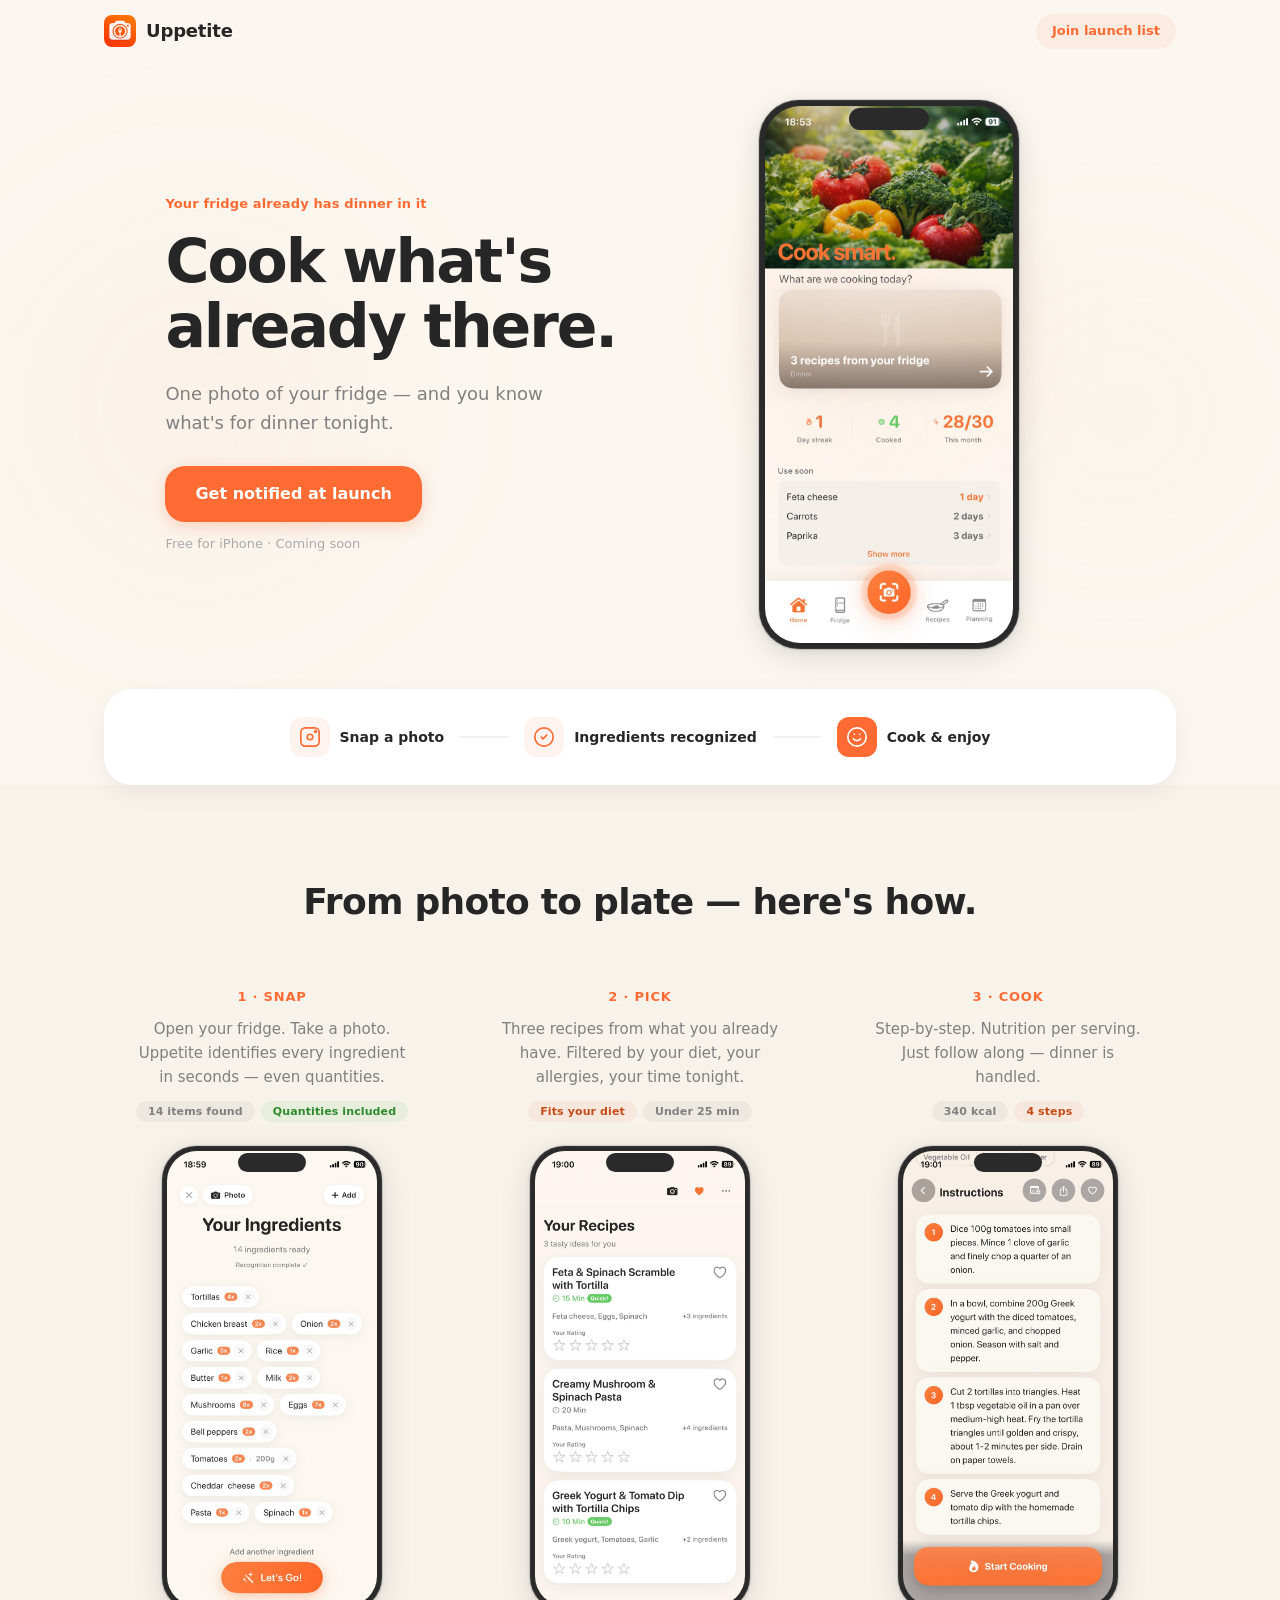
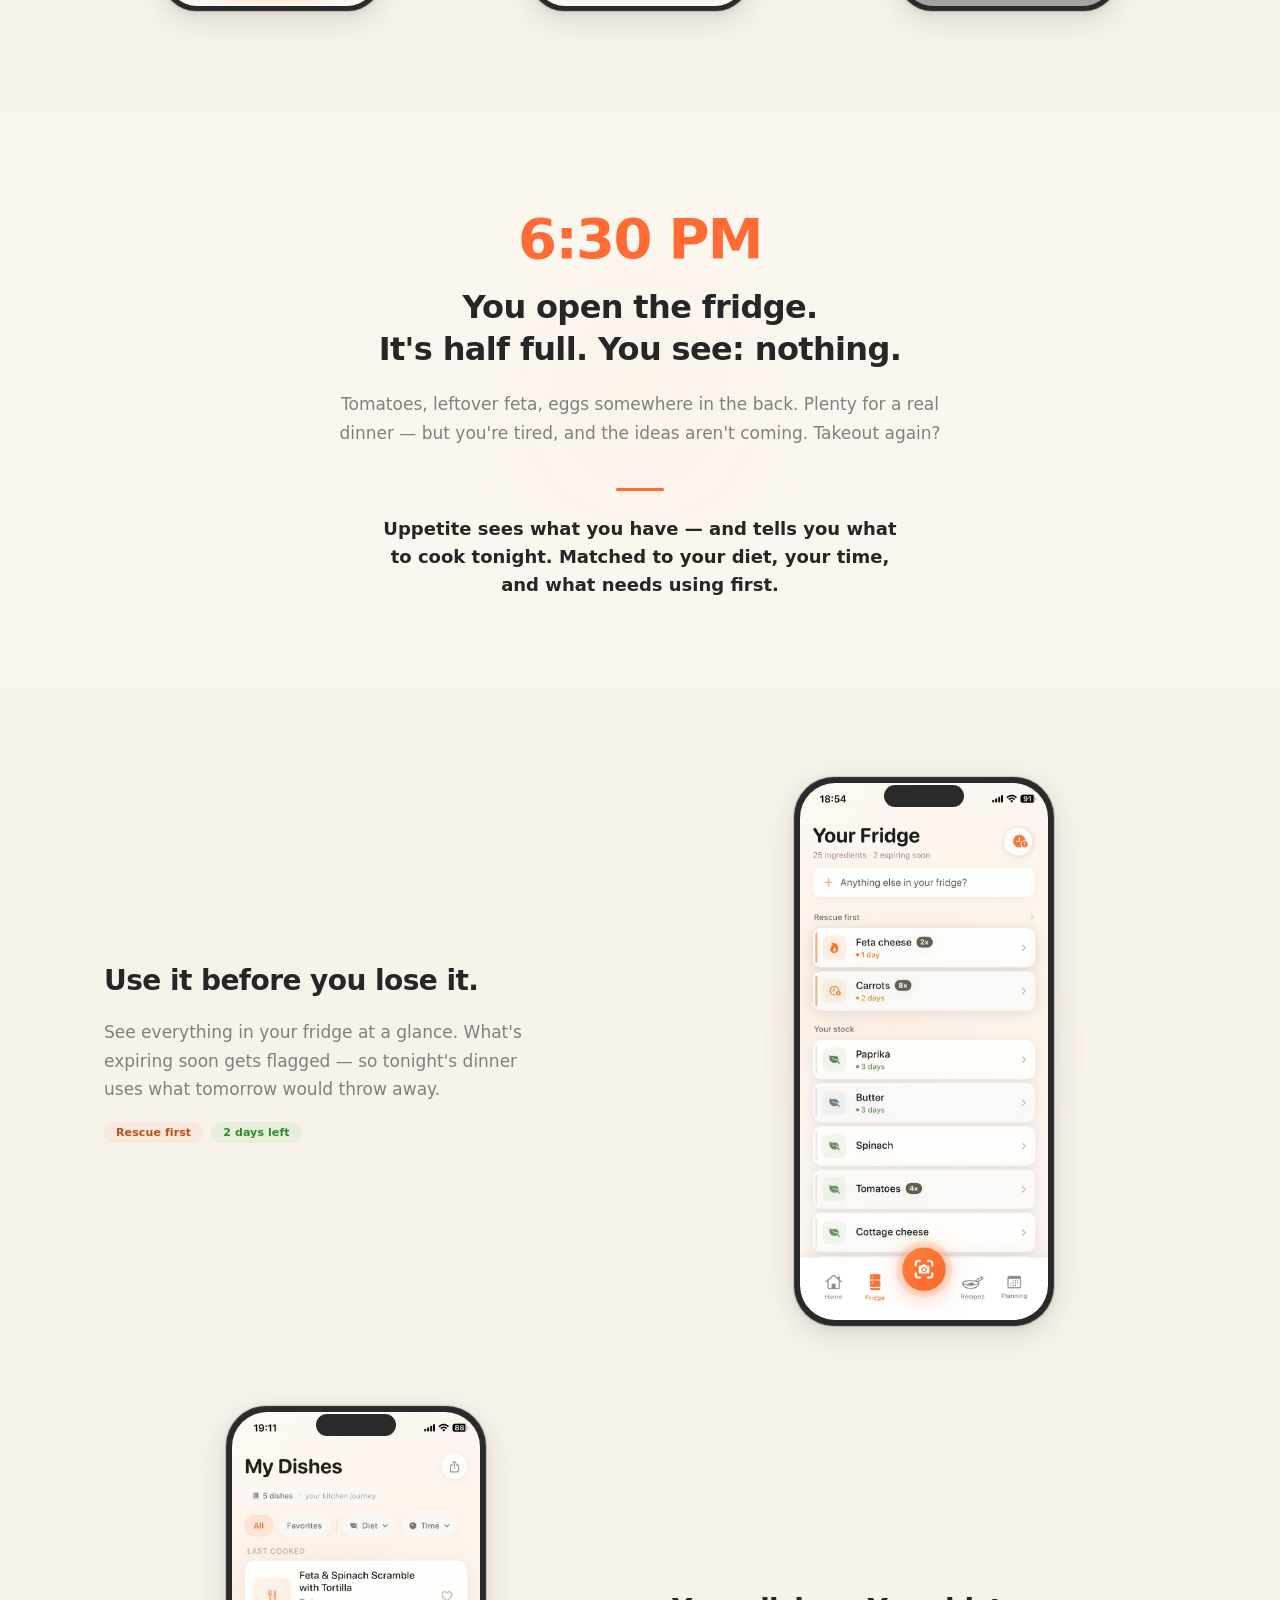
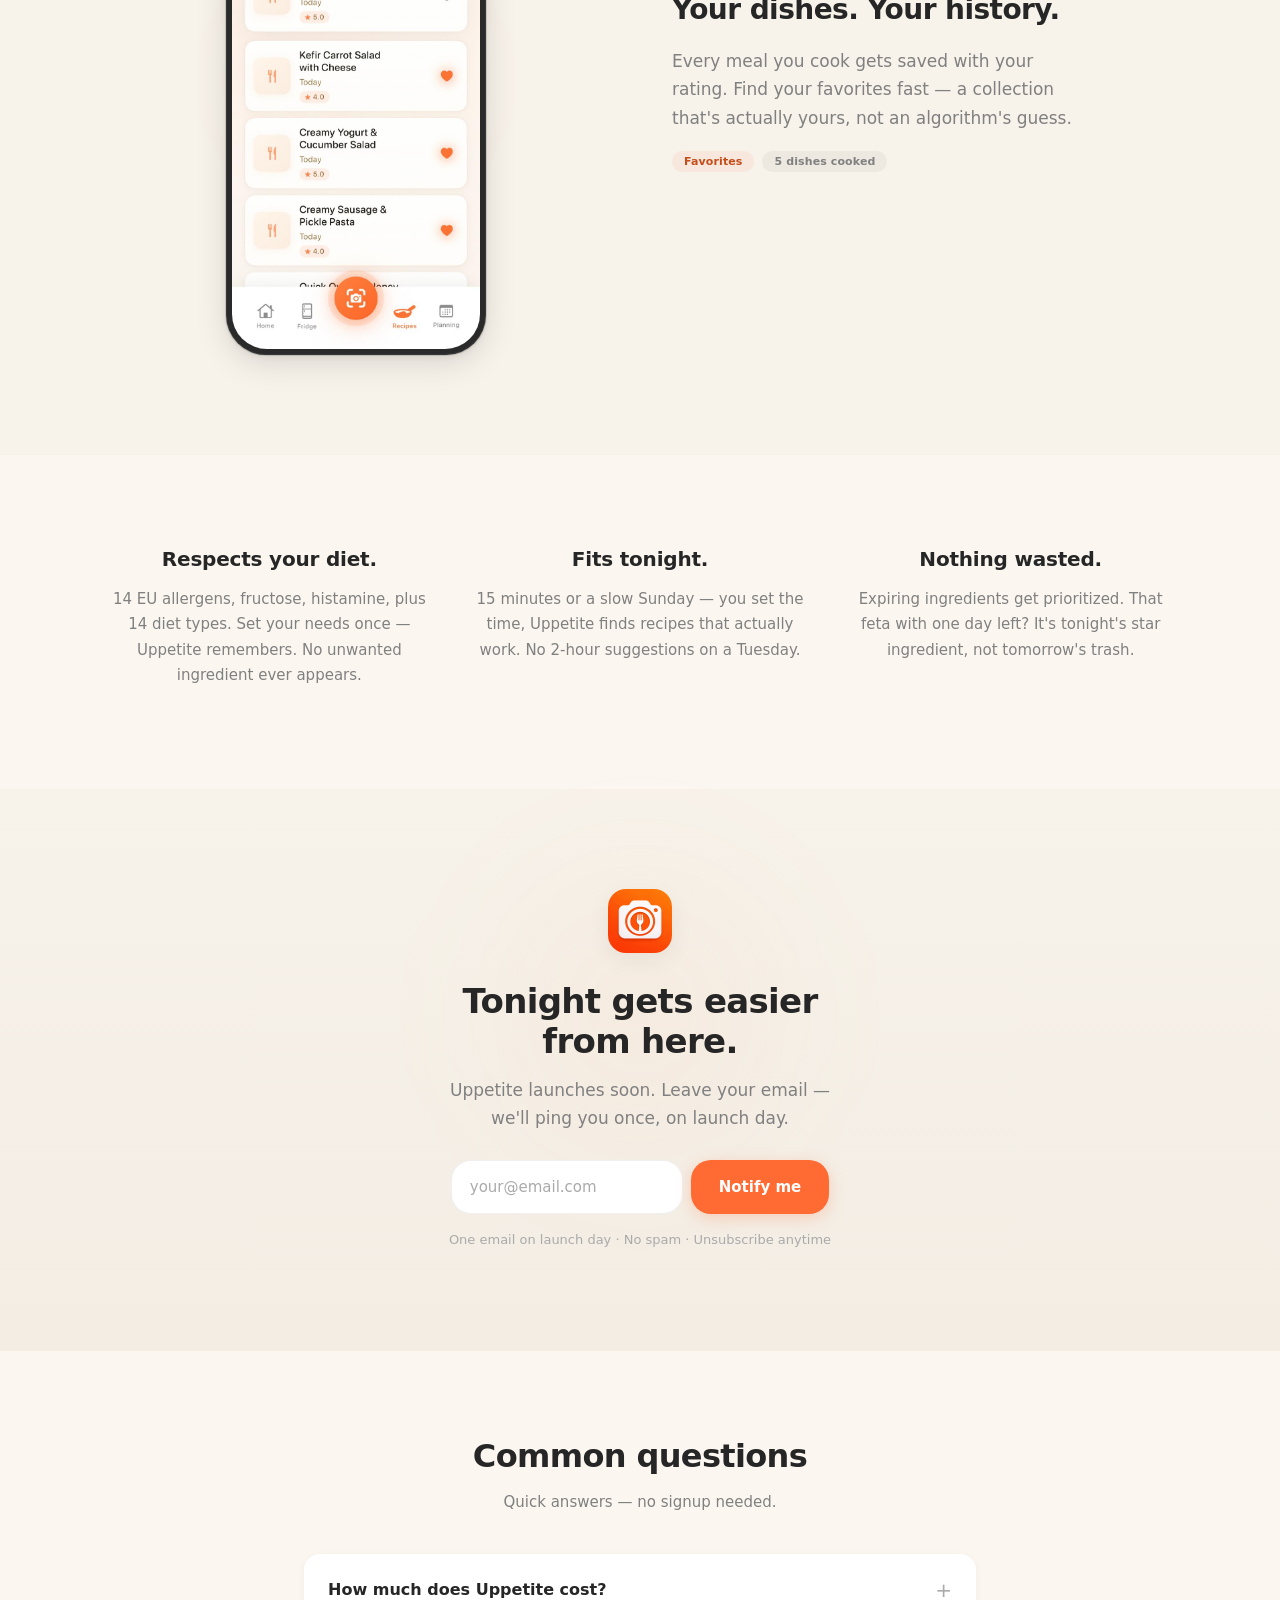
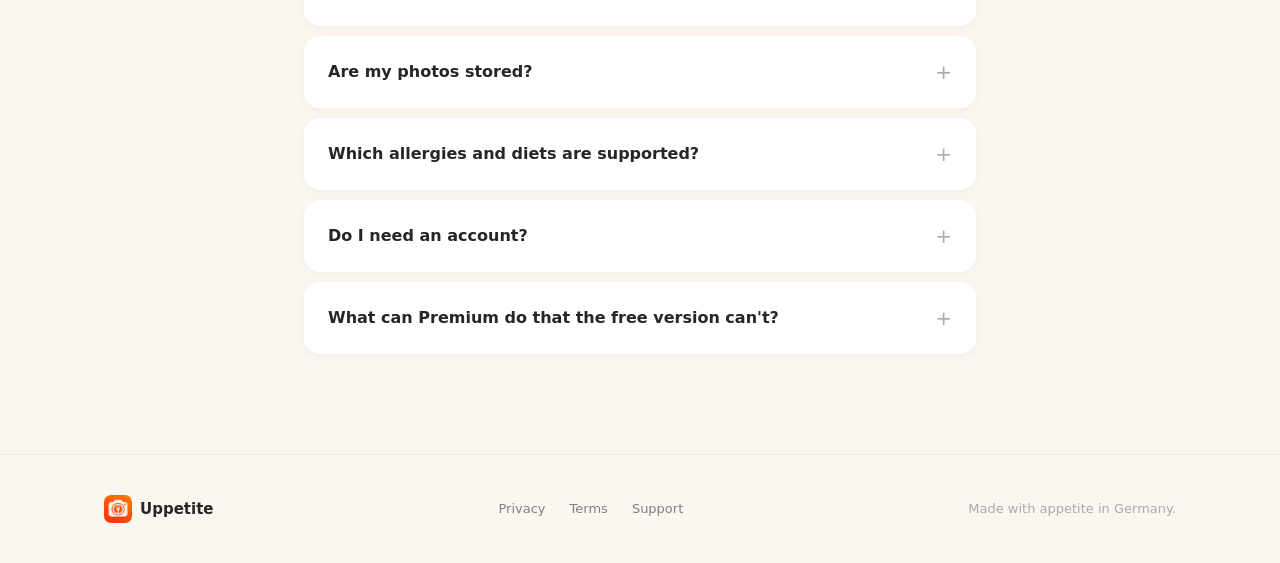
==== index.html @ 93098eb5 "Uppetite Landing Page — Waitlist with Supabase backend Co-Authored-By: Claude Opus 4.6 <noreply@anth" ====
<!DOCTYPE html>
<html lang="en">
<head>
  <meta charset="UTF-8">
  <meta name="viewport" content="width=device-width, initial-scale=1.0">
  <title>Uppetite — Cook what's already there</title>
  <meta name="description" content="Snap a photo of your fridge and get recipes that match your ingredients, your time, and your dietary needs. Coming soon to the App Store.">
  <meta property="og:title" content="Uppetite — Cook what's already there">
  <meta property="og:description" content="One photo of your fridge — and you know what's for dinner tonight.">
  <meta property="og:type" content="website">
  <meta property="og:image" content="assets/icon.png">
  <meta name="theme-color" content="#FBF7F0">
  <meta name="apple-mobile-web-app-capable" content="yes">
  <link rel="icon" type="image/png" href="assets/icon.png">
  <link rel="apple-touch-icon" href="assets/icon.png">
  <link rel="stylesheet" href="css/style.css">
</head>
<body>

  <!-- NAV -->
  <nav class="nav" id="nav">
    <div class="nav-inner container">
      <a href="#" class="nav-logo">
        <img src="assets/icon.png" alt="" class="nav-icon" width="32" height="32">
        <span class="nav-wordmark">Uppetite</span>
      </a>
      <a href="#waitlist" class="nav-cta">Join launch list</a>
    </div>
  </nav>

  <!-- HERO -->
  <section class="hero">
    <div class="container hero-split">
      <div class="hero-text">
        <p class="hero-eyebrow reveal-hero">Your fridge already has dinner in it</p>
        <h1 class="hero-title reveal-hero">Cook what's<br>already there.</h1>
        <p class="hero-sub reveal-hero">One photo of your fridge — and you know what's for dinner tonight.</p>
        <a href="#waitlist" class="btn btn-primary hero-cta reveal-hero">Get notified at launch</a>
        <p class="hero-note reveal-hero">Free for iPhone · Coming soon</p>
      </div>
      <div class="hero-visual reveal-phone">
        <div class="iphone iphone-hero">
          <div class="iphone-notch"></div>
          <img src="assets/screens/home.jpeg" alt="Uppetite home screen" class="iphone-screen">
        </div>
        <div class="phone-glow"></div>
      </div>
    </div>
  </section>

  <!-- FLOW -->
  <section class="flow">
    <div class="container">
      <div class="flow-strip reveal">
        <div class="flow-step">
          <div class="flow-icon">
            <svg width="22" height="22" viewBox="0 0 24 24" fill="none" stroke="currentColor" stroke-width="1.8" stroke-linecap="round" stroke-linejoin="round"><rect x="2" y="2" width="20" height="20" rx="5"/><circle cx="12" cy="12" r="3"/><circle cx="18" cy="6" r="1"/></svg>
          </div>
          <span>Snap a photo</span>
        </div>
        <div class="flow-line"></div>
        <div class="flow-step">
          <div class="flow-icon">
            <svg width="22" height="22" viewBox="0 0 24 24" fill="none" stroke="currentColor" stroke-width="1.8" stroke-linecap="round" stroke-linejoin="round"><path d="M9 12l2 2 4-4"/><circle cx="12" cy="12" r="10"/></svg>
          </div>
          <span>Ingredients recognized</span>
        </div>
        <div class="flow-line"></div>
        <div class="flow-step">
          <div class="flow-icon flow-icon-active">
            <svg width="22" height="22" viewBox="0 0 24 24" fill="none" stroke="currentColor" stroke-width="1.8" stroke-linecap="round" stroke-linejoin="round"><path d="M12 2C6.48 2 2 6.48 2 12s4.48 10 10 10 10-4.48 10-10S17.52 2 12 2z"/><path d="M8 14s1.5 2 4 2 4-2 4-2"/><line x1="9" y1="9" x2="9.01" y2="9"/><line x1="15" y1="9" x2="15.01" y2="9"/></svg>
          </div>
          <span>Cook &amp; enjoy</span>
        </div>
      </div>
    </div>
  </section>

  <!-- HOW IT WORKS — three phones -->
  <section class="section screens">
    <div class="container">
      <h2 class="screens-title reveal">From photo to plate — here's how.</h2>
      <div class="screens-grid">
        <div class="screen-card reveal">
          <div class="screen-card-label">1 · Snap</div>
          <p class="screen-card-text">Open your fridge. Take a photo. Uppetite identifies every ingredient in seconds — even quantities.</p>
          <div class="screen-card-chips">
            <span class="chip">14 items found</span>
            <span class="chip chip-green">Quantities included</span>
          </div>
          <div class="iphone iphone-sm">
            <div class="iphone-notch"></div>
            <img src="assets/screens/ingredients.jpeg" alt="Ingredient recognition screen" class="iphone-screen">
          </div>
        </div>
        <div class="screen-card reveal">
          <div class="screen-card-label">2 · Pick</div>
          <p class="screen-card-text">Three recipes from what you already have. Filtered by your diet, your allergies, your time tonight.</p>
          <div class="screen-card-chips">
            <span class="chip chip-orange">Fits your diet</span>
            <span class="chip">Under 25 min</span>
          </div>
          <div class="iphone iphone-sm">
            <div class="iphone-notch"></div>
            <img src="assets/screens/recipes.jpeg" alt="Recipe suggestions screen" class="iphone-screen">
          </div>
        </div>
        <div class="screen-card reveal">
          <div class="screen-card-label">3 · Cook</div>
          <p class="screen-card-text">Step-by-step. Nutrition per serving. Just follow along — dinner is handled.</p>
          <div class="screen-card-chips">
            <span class="chip">340 kcal</span>
            <span class="chip chip-orange">4 steps</span>
          </div>
          <div class="iphone iphone-sm">
            <div class="iphone-notch"></div>
            <img src="assets/screens/steps.jpeg" alt="Cooking instructions screen" class="iphone-screen">
          </div>
        </div>
      </div>
    </div>
  </section>

  <!-- EVENING — emotional anchor -->
  <section class="section evening">
    <div class="container evening-container">
      <div class="evening-content reveal">
        <p class="evening-time">6:30 PM</p>
        <h2 class="evening-headline">You open the fridge.<br>It's half full. You see: nothing.</h2>
        <p class="evening-body">Tomatoes, leftover feta, eggs somewhere in the back. Plenty for a real dinner — but you're tired, and the ideas aren't coming. Takeout again?</p>
        <div class="evening-shift">
          <div class="evening-shift-line"></div>
          <p class="evening-shift-text">Uppetite sees what you have — and tells you what to cook tonight. Matched to your diet, your time, and what needs using first.</p>
        </div>
      </div>
    </div>
  </section>

  <!-- FEATURES — two-up with real screenshots -->
  <section class="section features">
    <div class="container">
      <div class="feature-row reveal">
        <div class="feature-text">
          <h3 class="feature-title">Use it before you lose it.</h3>
          <p class="feature-desc">See everything in your fridge at a glance. What's expiring soon gets flagged — so tonight's dinner uses what tomorrow would throw away.</p>
          <div class="feature-chips">
            <span class="chip chip-orange">Rescue first</span>
            <span class="chip chip-green">2 days left</span>
          </div>
        </div>
        <div class="feature-phone">
          <div class="iphone iphone-md">
            <div class="iphone-notch"></div>
            <img src="assets/screens/fridge.jpeg" alt="Fridge tracking screen" class="iphone-screen">
          </div>
        </div>
      </div>
      <div class="feature-row feature-row-reverse reveal">
        <div class="feature-text">
          <h3 class="feature-title">Your dishes. Your history.</h3>
          <p class="feature-desc">Every meal you cook gets saved with your rating. Find your favorites fast — a collection that's actually yours, not an algorithm's guess.</p>
          <div class="feature-chips">
            <span class="chip chip-orange">Favorites</span>
            <span class="chip">5 dishes cooked</span>
          </div>
        </div>
        <div class="feature-phone">
          <div class="iphone iphone-md">
            <div class="iphone-notch"></div>
            <img src="assets/screens/dishes.jpeg" alt="My dishes screen" class="iphone-screen">
          </div>
        </div>
      </div>
    </div>
  </section>

  <!-- VALUES — three pillars -->
  <section class="section values">
    <div class="container">
      <div class="values-grid">
        <div class="value reveal">
          <h3 class="value-title">Respects your diet.</h3>
          <p class="value-text">14 EU allergens, fructose, histamine, plus 14 diet types. Set your needs once — Uppetite remembers. No unwanted ingredient ever appears.</p>
        </div>
        <div class="value reveal">
          <h3 class="value-title">Fits tonight.</h3>
          <p class="value-text">15 minutes or a slow Sunday — you set the time, Uppetite finds recipes that actually work. No 2-hour suggestions on a Tuesday.</p>
        </div>
        <div class="value reveal">
          <h3 class="value-title">Nothing wasted.</h3>
          <p class="value-text">Expiring ingredients get prioritized. That feta with one day left? It's tonight's star ingredient, not tomorrow's trash.</p>
        </div>
      </div>
    </div>
  </section>

  <!-- CTA -->
  <section class="section cta" id="waitlist">
    <div class="container container-narrow">
      <div class="cta-inner">
        <img src="assets/icon.png" alt="Uppetite" class="cta-icon" width="64" height="64">
        <h2 class="cta-title">Tonight gets easier<br>from here.</h2>
        <p class="cta-sub">Uppetite launches soon. Leave your email —<br>we'll ping you once, on launch day.</p>
        <form class="cta-form" id="cta-form">
          <div class="input-group">
            <input type="email" placeholder="your@email.com" required aria-label="Email address">
            <button type="submit" class="btn btn-primary">Notify me</button>
          </div>
        </form>
        <div class="cta-success" id="cta-success" hidden>
          <svg width="22" height="22" viewBox="0 0 24 24" fill="none" stroke="var(--green)" stroke-width="2.5" stroke-linecap="round" stroke-linejoin="round"><path d="M20 6L9 17l-5-5"/></svg>
          <span>You're in. We'll let you know on launch day.</span>
        </div>
        <p class="cta-trust">One email on launch day · No spam · Unsubscribe anytime</p>
      </div>
    </div>
  </section>

  <!-- FAQ -->
  <section class="section faq" id="faq">
    <div class="container container-narrow">
      <h2 class="faq-title">Common questions</h2>
      <p class="faq-subtitle">Quick answers — no signup needed.</p>
      <div class="faq-list">
        <details class="faq-item">
          <summary>How much does Uppetite cost?</summary>
          <p>Core features are free — ingredient recognition, recipes, and cook mode. Premium starts at $4.99/month with nutrition info, meal planner, shopping list, and more. 7-day free trial, no credit card required.</p>
        </details>
        <details class="faq-item">
          <summary>Are my photos stored?</summary>
          <p>No. Photos are only used for recognition and immediately discarded. Nothing is stored on our servers.</p>
        </details>
        <details class="faq-item">
          <summary>Which allergies and diets are supported?</summary>
          <p>All 14 major EU allergens plus fructose and histamine. 14 diet types — vegan, keto, low carb, FODMAP, paleo, and more. Plus personal blacklists for individual ingredients.</p>
        </details>
        <details class="faq-item">
          <summary>Do I need an account?</summary>
          <p>No. The app works without registration. "Sign in with Apple" is only needed for Premium — one tap, done.</p>
        </details>
        <details class="faq-item">
          <summary>What can Premium do that the free version can't?</summary>
          <p>Nutrition per recipe, weekly meal planner, automatic shopping list, up to 3 photos per scan, recipe images, and unlimited favorites. But the free version is enough to cook every night.</p>
        </details>
      </div>
    </div>
  </section>

  <!-- FOOTER -->
  <footer class="footer">
    <div class="container">
      <div class="footer-inner">
        <div class="footer-brand">
          <img src="assets/icon.png" alt="" width="28" height="28">
          <span>Uppetite</span>
        </div>
        <div class="footer-links">
          <a href="legal/privacy_en.html">Privacy</a>
          <a href="legal/terms_en.html">Terms</a>
          <a href="legal/support_en.html">Support</a>
        </div>
        <p class="footer-note">Made with appetite in Germany.</p>
      </div>
    </div>
  </footer>

  <script src="js/main.js"></script>
</body>
</html>
---- css/style.css ----
/* ============================================================
   UPPETITE LANDING PAGE — DESIGN SYSTEM v3.1
   Brand soul refinement pass
   ============================================================ */

/* --- Tokens --- */
:root {
  --orange: #FF6B33;
  --orange-light: rgba(255, 107, 51, 0.08);
  --orange-glow: rgba(255, 107, 51, 0.18);
  --green: #66CC66;
  --green-light: rgba(102, 204, 102, 0.10);
  --bg: #FBF7F0;
  --bg-tinted: #F7F2EA;
  --bg-deep: #F3EDE4;
  --surface: #FFFFFF;
  --text: #262626;
  --text-secondary: #808080;
  --text-tertiary: #AAAAAA;
  --border: rgba(0, 0, 0, 0.06);

  --radius-sm: 8px;
  --radius-md: 16px;
  --radius-chip: 20px;
  --radius-card: 28px;

  --shadow-card: 0 7px 24px rgba(0, 0, 0, 0.06);
  --shadow-elevated: 0 12px 40px rgba(0, 0, 0, 0.10);
  --shadow-soft: 0 2px 8px rgba(0, 0, 0, 0.04);

  --font: -apple-system, BlinkMacSystemFont, 'SF Pro Display', 'Segoe UI', system-ui, Roboto, 'Helvetica Neue', sans-serif;
  --container: 1120px;
  --container-narrow: 720px;
}

/* --- Reset --- */
*, *::before, *::after { box-sizing: border-box; margin: 0; padding: 0; }
html { scroll-behavior: smooth; -webkit-text-size-adjust: 100%; }
body {
  font-family: var(--font);
  background: var(--bg);
  color: var(--text);
  line-height: 1.6;
  -webkit-font-smoothing: antialiased;
  -moz-osx-font-smoothing: grayscale;
  overflow-x: hidden;
}
img { display: block; max-width: 100%; height: auto; }
a { color: inherit; text-decoration: none; }
button, input { font: inherit; border: none; outline: none; }

/* --- Layout --- */
.container { max-width: var(--container); margin: 0 auto; padding: 0 24px; }
.container-narrow { max-width: var(--container-narrow); }
.section { padding: 100px 0; }

/* --- Buttons --- */
.btn {
  display: inline-flex;
  align-items: center;
  justify-content: center;
  gap: 6px;
  font-weight: 600;
  font-size: 0.9375rem;
  border-radius: var(--radius-chip);
  cursor: pointer;
  transition: transform 0.2s ease, box-shadow 0.2s ease, background 0.2s ease;
  white-space: nowrap;
}
.btn:active { transform: scale(0.97); }
.btn-primary {
  background: var(--orange);
  color: #fff;
  padding: 14px 28px;
  box-shadow: 0 4px 16px rgba(255, 107, 51, 0.25);
}
.btn-primary:hover {
  background: #E85E2B;
  box-shadow: 0 6px 24px rgba(255, 107, 51, 0.35);
}

/* --- Input Group --- */
.input-group {
  display: flex;
  gap: 8px;
  max-width: 440px;
}
.input-group input {
  flex: 1;
  padding: 14px 18px;
  border-radius: var(--radius-chip);
  background: var(--surface);
  border: 1.5px solid var(--border);
  font-size: 0.9375rem;
  color: var(--text);
  transition: border-color 0.2s ease, box-shadow 0.2s ease;
  min-width: 0;
}
.input-group input::placeholder { color: var(--text-tertiary); }
.input-group input:focus {
  border-color: var(--orange);
  box-shadow: 0 0 0 3px var(--orange-light);
}

/* --- Chip — brand micro-labels --- */
.chip {
  display: inline-flex;
  align-items: center;
  gap: 4px;
  padding: 5px 12px;
  border-radius: 100px;
  font-size: 0.6875rem;
  font-weight: 600;
  letter-spacing: 0.01em;
  background: rgba(0, 0, 0, 0.04);
  color: var(--text-secondary);
  line-height: 1;
}
.chip-orange {
  background: rgba(255, 107, 51, 0.08);
  color: #C44D1A;
}
.chip-green {
  background: rgba(102, 204, 102, 0.10);
  color: #2D8A2D;
}

/* ============================================================
   IPHONE MOCKUP
   ============================================================ */
.iphone {
  position: relative;
  background: #2a2a2a;
  border-radius: 40px;
  padding: 6px;
  box-shadow:
    0 0 0 1px rgba(0,0,0,0.12),
    0 8px 32px rgba(0,0,0,0.12),
    0 2px 6px rgba(0,0,0,0.06),
    inset 0 0 0 1px rgba(255,255,255,0.06);
  z-index: 1;
  overflow: hidden;
}
.iphone-notch {
  position: absolute;
  top: 8px;
  left: 50%;
  transform: translateX(-50%);
  width: 80px;
  height: 22px;
  background: #2a2a2a;
  border-radius: 14px;
  z-index: 10;
}
.iphone-screen {
  width: 100%;
  height: 100%;
  object-fit: cover;
  object-position: top;
  border-radius: 35px;
  display: block;
}

/* Sizes */
.iphone        { width: 280px; }
.iphone-sm     { width: 220px; border-radius: 34px; padding: 5px; }
.iphone-sm .iphone-notch { width: 68px; height: 19px; top: 7px; border-radius: 12px; }
.iphone-sm .iphone-screen { border-radius: 30px; }
.iphone-md     { width: 260px; }

/* ============================================================
   NAV
   ============================================================ */
.nav {
  position: fixed;
  top: 0; left: 0; right: 0;
  z-index: 100;
  padding: 14px 0;
  transition: background 0.3s ease, box-shadow 0.3s ease;
}
.nav.scrolled {
  background: rgba(251, 247, 240, 0.85);
  backdrop-filter: blur(16px);
  -webkit-backdrop-filter: blur(16px);
  box-shadow: 0 1px 0 var(--border);
}
.nav-inner {
  display: flex;
  align-items: center;
  justify-content: space-between;
}
.nav-logo {
  display: flex;
  align-items: center;
  gap: 10px;
}
.nav-icon { border-radius: 8px; }
.nav-wordmark {
  font-size: 1.125rem;
  font-weight: 700;
  letter-spacing: -0.01em;
}
.nav-cta {
  font-size: 0.8125rem;
  font-weight: 600;
  color: var(--orange);
  padding: 7px 16px;
  border-radius: 100px;
  background: var(--orange-light);
  transition: background 0.2s ease;
}
.nav-cta:hover { background: var(--orange-glow); }

/* ============================================================
   HERO
   ============================================================ */
.hero {
  padding-top: 100px;
  padding-bottom: 60px;
  display: flex;
  align-items: center;
  position: relative;
  overflow: hidden;
}
/* Atmospheric warm glow — left */
.hero::before {
  content: '';
  position: absolute;
  width: 600px;
  height: 600px;
  border-radius: 50%;
  background: radial-gradient(circle, rgba(255, 140, 80, 0.06) 0%, transparent 70%);
  top: 15%;
  left: -8%;
  filter: blur(80px);
  pointer-events: none;
}
/* Atmospheric warm glow — right */
.hero::after {
  content: '';
  position: absolute;
  width: 450px;
  height: 450px;
  border-radius: 50%;
  background: radial-gradient(circle, rgba(255, 185, 120, 0.05) 0%, transparent 70%);
  bottom: 10%;
  right: -5%;
  filter: blur(60px);
  pointer-events: none;
}
.hero-split {
  display: grid;
  grid-template-columns: 1fr 1fr;
  gap: 48px;
  align-items: center;
  position: relative;
  z-index: 1;
}
.hero-text {
  display: flex;
  flex-direction: column;
  align-items: flex-start;
}
.hero-eyebrow {
  font-size: 0.8125rem;
  font-weight: 600;
  color: var(--orange);
  letter-spacing: 0.01em;
  margin-bottom: 14px;
}
.hero-title {
  font-size: clamp(2.5rem, 5.5vw, 3.75rem);
  font-weight: 800;
  line-height: 1.08;
  letter-spacing: -0.035em;
  margin-bottom: 20px;
}
.hero-sub {
  font-size: 1.125rem;
  line-height: 1.65;
  color: var(--text-secondary);
  max-width: 420px;
  margin-bottom: 28px;
}
.hero-cta { font-size: 1rem; padding: 15px 30px; }
.hero-note {
  margin-top: 12px;
  font-size: 0.8125rem;
  color: var(--text-tertiary);
}

/* Hero Visual */
.hero-visual {
  display: flex;
  justify-content: center;
  align-items: center;
  position: relative;
}
.iphone-hero { width: 260px; }
.phone-glow {
  position: absolute;
  width: 320px; height: 320px;
  border-radius: 50%;
  background: radial-gradient(circle, var(--orange-glow) 0%, transparent 70%);
  top: 40%; left: 50%;
  transform: translate(-50%, -50%);
  z-index: 0;
  filter: blur(50px);
  animation: glow-breathe 6s ease-in-out infinite;
}
@keyframes glow-breathe {
  0%, 100% { opacity: 0.5; transform: translate(-50%, -50%) scale(1); }
  50% { opacity: 0.85; transform: translate(-50%, -50%) scale(1.1); }
}

/* ============================================================
   FLOW STRIP
   ============================================================ */
.flow { padding: 0 0 0; margin-top: -20px; position: relative; z-index: 2; }
.flow-strip {
  display: flex;
  align-items: center;
  justify-content: center;
  padding: 28px 32px;
  background: var(--surface);
  border-radius: var(--radius-card);
  box-shadow: var(--shadow-card);
}
.flow-step {
  display: flex;
  align-items: center;
  gap: 10px;
  white-space: nowrap;
}
.flow-step span {
  font-size: 0.875rem;
  font-weight: 600;
  color: var(--text);
}
.flow-icon {
  display: flex;
  align-items: center;
  justify-content: center;
  width: 40px; height: 40px;
  border-radius: 12px;
  background: var(--orange-light);
  color: var(--orange);
  flex-shrink: 0;
}
.flow-icon-active { background: var(--orange); color: #fff; }
.flow-line {
  width: 48px; height: 2px;
  background: var(--border);
  margin: 0 16px;
  flex-shrink: 0;
}

/* ============================================================
   SCREENS — three phones
   ============================================================ */
.screens {
  background: var(--bg-tinted);
  padding: 88px 0 100px;
}
.screens-title {
  text-align: center;
  font-size: clamp(1.5rem, 3.5vw, 2.25rem);
  font-weight: 700;
  letter-spacing: -0.02em;
  margin-bottom: 56px;
}
.screens-grid {
  display: grid;
  grid-template-columns: repeat(3, 1fr);
  gap: 32px;
}
.screen-card {
  display: flex;
  flex-direction: column;
  align-items: center;
  text-align: center;
}
.screen-card-label {
  font-size: 0.8125rem;
  font-weight: 700;
  text-transform: uppercase;
  letter-spacing: 0.06em;
  color: var(--orange);
  margin-bottom: 10px;
}
.screen-card-text {
  font-size: 0.9375rem;
  line-height: 1.6;
  color: var(--text-secondary);
  max-width: 280px;
  margin-bottom: 12px;
  flex: 1;
}
.screen-card-chips {
  display: flex;
  gap: 6px;
  justify-content: center;
  flex-wrap: wrap;
  margin-bottom: 24px;
}
.screen-card .iphone-sm {
  transition: transform 0.4s cubic-bezier(0.16, 1, 0.3, 1);
}
.screen-card:hover .iphone-sm {
  transform: translateY(-6px);
}

/* ============================================================
   EVENING — EMOTIONAL ANCHOR
   ============================================================ */
.evening {
  background: var(--bg);
  position: relative;
  padding: 100px 0 90px;
}
/* Subtle atmospheric warmth behind evening section */
.evening::before {
  content: '';
  position: absolute;
  width: 500px;
  height: 500px;
  border-radius: 50%;
  background: radial-gradient(circle, rgba(255, 140, 80, 0.045) 0%, transparent 70%);
  top: 50%;
  left: 50%;
  transform: translate(-50%, -50%);
  filter: blur(80px);
  pointer-events: none;
}
.evening-container {
  max-width: 680px;
  position: relative;
  z-index: 1;
}
.evening-content { text-align: center; }
.evening-time {
  font-size: 3.5rem;
  font-weight: 800;
  color: var(--orange);
  letter-spacing: -0.03em;
  line-height: 1;
  margin-bottom: 20px;
}
.evening-headline {
  font-size: clamp(1.5rem, 3.5vw, 2rem);
  font-weight: 700;
  line-height: 1.3;
  letter-spacing: -0.02em;
  margin-bottom: 20px;
}
.evening-body {
  font-size: 1.0625rem;
  line-height: 1.7;
  color: var(--text-secondary);
  margin-bottom: 40px;
}
.evening-shift {
  display: flex;
  flex-direction: column;
  align-items: center;
  gap: 24px;
}
.evening-shift-line {
  width: 48px; height: 3px;
  background: var(--orange);
  border-radius: 3px;
}
.evening-shift-text {
  font-size: 1.125rem;
  font-weight: 600;
  line-height: 1.55;
  color: var(--text);
  max-width: 540px;
}

/* ============================================================
   FEATURES — side-by-side with phone mockup
   ============================================================ */
.features {
  background: var(--bg-tinted);
  padding: 88px 0 100px;
}
.feature-row {
  display: grid;
  grid-template-columns: 1fr 1fr;
  gap: 64px;
  align-items: center;
  margin-bottom: 80px;
}
.feature-row:last-child { margin-bottom: 0; }
.feature-row-reverse .feature-phone { order: -1; }
.feature-phone {
  display: flex;
  justify-content: center;
  position: relative;
}
/* Warm glow behind feature phones */
.feature-phone::before {
  content: '';
  position: absolute;
  width: 260px;
  height: 260px;
  border-radius: 50%;
  background: radial-gradient(circle, rgba(255, 140, 80, 0.07) 0%, transparent 70%);
  top: 50%;
  left: 50%;
  transform: translate(-50%, -50%);
  filter: blur(40px);
  pointer-events: none;
}
.feature-title {
  font-size: clamp(1.375rem, 3vw, 1.75rem);
  font-weight: 700;
  letter-spacing: -0.02em;
  margin-bottom: 14px;
}
.feature-desc {
  font-size: 1.0625rem;
  line-height: 1.7;
  color: var(--text-secondary);
  max-width: 420px;
}
.feature-chips {
  display: flex;
  gap: 8px;
  flex-wrap: wrap;
  margin-top: 18px;
}

/* ============================================================
   VALUES — three text pillars
   ============================================================ */
.values {
  background: var(--bg);
  padding: 88px 0 100px;
}
.values-grid {
  display: grid;
  grid-template-columns: repeat(3, 1fr);
  gap: 40px;
}
.value { text-align: center; }
.value-title {
  font-size: 1.25rem;
  font-weight: 700;
  margin-bottom: 12px;
  letter-spacing: -0.01em;
}
.value-text {
  font-size: 0.9375rem;
  line-height: 1.7;
  color: var(--text-secondary);
}

/* ============================================================
   CTA
   ============================================================ */
.cta {
  text-align: center;
  background: linear-gradient(180deg, var(--bg-tinted) 0%, var(--bg-deep) 100%);
  position: relative;
}
/* Warm glow behind CTA */
.cta::before {
  content: '';
  position: absolute;
  width: 400px;
  height: 400px;
  border-radius: 50%;
  background: radial-gradient(circle, rgba(255, 140, 80, 0.06) 0%, transparent 70%);
  top: 40%;
  left: 50%;
  transform: translate(-50%, -50%);
  filter: blur(60px);
  pointer-events: none;
}
.cta-inner {
  display: flex;
  flex-direction: column;
  align-items: center;
  position: relative;
  z-index: 1;
}
.cta-icon {
  border-radius: 18px;
  margin-bottom: 28px;
  box-shadow: var(--shadow-card);
}
.cta-title {
  font-size: clamp(1.5rem, 3.5vw, 2.125rem);
  font-weight: 700;
  line-height: 1.2;
  letter-spacing: -0.02em;
  margin-bottom: 14px;
}
.cta-sub {
  font-size: 1.0625rem;
  line-height: 1.65;
  color: var(--text-secondary);
  margin-bottom: 28px;
}
.cta-form .input-group { margin: 0 auto; }
.cta-success {
  align-items: center;
  gap: 10px;
  padding: 14px 20px;
  background: var(--green-light);
  border-radius: var(--radius-chip);
  color: #2D8A2D;
  font-weight: 500;
  font-size: 0.9375rem;
  animation: fade-in-up 0.4s ease;
}
.cta-success[hidden] { display: none; }
.cta-success:not([hidden]) { display: flex; }
.cta-trust {
  margin-top: 16px;
  font-size: 0.8125rem;
  color: var(--text-tertiary);
}

/* ============================================================
   FAQ
   ============================================================ */
.faq {
  background: var(--bg);
  padding: 80px 0 100px;
}
.faq-title {
  text-align: center;
  font-size: clamp(1.5rem, 3.5vw, 2rem);
  font-weight: 700;
  letter-spacing: -0.02em;
  margin-bottom: 8px;
}
.faq-subtitle {
  text-align: center;
  font-size: 0.9375rem;
  color: var(--text-secondary);
  margin-bottom: 40px;
}
.faq-list {
  display: flex;
  flex-direction: column;
  gap: 10px;
}
.faq-item {
  background: var(--surface);
  border-radius: var(--radius-md);
  overflow: hidden;
  box-shadow: var(--shadow-soft);
  transition: box-shadow 0.25s ease;
}
.faq-item:hover {
  box-shadow: var(--shadow-card);
}
.faq-item summary {
  padding: 20px 24px;
  font-size: 1rem;
  font-weight: 600;
  cursor: pointer;
  list-style: none;
  display: flex;
  align-items: center;
  justify-content: space-between;
  gap: 16px;
  transition: color 0.2s ease;
}
.faq-item summary::-webkit-details-marker { display: none; }
.faq-item summary::after {
  content: '+';
  font-size: 1.25rem;
  font-weight: 300;
  color: var(--text-tertiary);
  transition: transform 0.3s ease, color 0.3s ease;
  flex-shrink: 0;
}
.faq-item[open] summary::after { transform: rotate(45deg); color: var(--orange); }
.faq-item[open] summary { color: var(--orange); }
.faq-item[open] {
  box-shadow: var(--shadow-card);
}
.faq-item p {
  padding: 0 24px 20px;
  font-size: 0.9375rem;
  line-height: 1.7;
  color: var(--text-secondary);
  animation: fade-in-up 0.25s ease;
}

/* ============================================================
   FOOTER
   ============================================================ */
.footer {
  padding: 40px 0;
  border-top: 1px solid var(--border);
}
.footer-inner {
  display: flex;
  align-items: center;
  justify-content: space-between;
  flex-wrap: wrap;
  gap: 16px;
}
.footer-brand {
  display: flex;
  align-items: center;
  gap: 8px;
  font-weight: 600;
  font-size: 0.9375rem;
}
.footer-brand img { border-radius: 7px; }
.footer-links {
  display: flex;
  gap: 24px;
  font-size: 0.8125rem;
  color: var(--text-secondary);
}
.footer-links a:hover { color: var(--orange); }
.footer-note {
  font-size: 0.8125rem;
  color: var(--text-tertiary);
}

/* ============================================================
   ANIMATIONS
   ============================================================ */
@keyframes fade-in-up {
  from { opacity: 0; transform: translateY(16px); }
  to { opacity: 1; transform: translateY(0); }
}

/* Hero cascade */
.reveal-hero {
  opacity: 0;
  transform: translateY(24px);
  transition: opacity 0.7s ease, transform 0.7s ease;
}
.reveal-hero.visible { opacity: 1; transform: translateY(0); }
.reveal-hero:nth-child(1) { transition-delay: 0.05s; }
.reveal-hero:nth-child(2) { transition-delay: 0.15s; }
.reveal-hero:nth-child(3) { transition-delay: 0.25s; }
.reveal-hero:nth-child(4) { transition-delay: 0.35s; }
.reveal-hero:nth-child(5) { transition-delay: 0.45s; }

/* Phone entrance */
.reveal-phone {
  opacity: 0;
  transform: translateY(40px) scale(0.96);
  transition: opacity 0.9s ease, transform 0.9s cubic-bezier(0.16, 1, 0.3, 1);
  transition-delay: 0.5s;
}
.reveal-phone.visible { opacity: 1; transform: translateY(0) scale(1); }

/* Scroll reveal */
.reveal {
  opacity: 0;
  transform: translateY(28px);
  transition: opacity 0.6s ease, transform 0.6s ease;
}
.reveal.visible { opacity: 1; transform: translateY(0); }

/* Stagger */
.screens-grid .screen-card:nth-child(2) { transition-delay: 0.1s; }
.screens-grid .screen-card:nth-child(3) { transition-delay: 0.2s; }
.values-grid .value:nth-child(2) { transition-delay: 0.1s; }
.values-grid .value:nth-child(3) { transition-delay: 0.2s; }

/* ============================================================
   RESPONSIVE
   ============================================================ */
.hide-mobile { display: inline; }

/* Tablet */
@media (max-width: 960px) {
  .hero { padding-top: 100px; padding-bottom: 40px; }
  .hero-split {
    grid-template-columns: 1fr;
    text-align: center;
    gap: 32px;
  }
  .hero-text { align-items: center; }
  .hero-sub { margin-left: auto; margin-right: auto; }
  .iphone-hero { width: 240px; }
  .screens-grid {
    grid-template-columns: 1fr;
    max-width: 320px;
    margin: 0 auto;
    gap: 56px;
  }
  .feature-row {
    grid-template-columns: 1fr;
    gap: 40px;
    text-align: center;
  }
  .feature-row-reverse .feature-phone { order: 0; }
  .feature-desc { margin: 0 auto; }
  .feature-chips { justify-content: center; }
  .values-grid {
    grid-template-columns: 1fr;
    max-width: 480px;
    margin: 0 auto;
    gap: 48px;
  }
  .flow-strip {
    flex-direction: column;
    padding: 24px 28px;
  }
  .flow-step { padding: 10px 0; }
  .flow-line { width: 2px; height: 24px; margin: 0; }
}

/* Mobile */
@media (max-width: 600px) {
  .section { padding: 72px 0; }
  .screens { padding: 64px 0 72px; }
  .features { padding: 64px 0 72px; }
  .values { padding: 64px 0 72px; }
  .faq { padding: 64px 0 72px; }
  .hero { padding-top: 90px; }
  .hero-title { font-size: 2.25rem; }
  .hero-sub { font-size: 1rem; }
  .hide-mobile { display: none; }
  .iphone-hero { width: 220px; }

  .iphone        { width: 248px; border-radius: 36px; padding: 5px; }
  .iphone-sm     { width: 200px; border-radius: 32px; padding: 5px; }
  .iphone-md     { width: 230px; border-radius: 34px; padding: 5px; }
  .iphone-notch  { width: 68px; height: 18px; top: 7px; border-radius: 10px; }
  .iphone-screen { border-radius: 28px; }

  .input-group { flex-direction: column; }
  .input-group input,
  .input-group .btn { width: 100%; }

  .evening-time { font-size: 2.75rem; }
  .feature-row { margin-bottom: 56px; }

  .footer-inner { flex-direction: column; text-align: center; }
  .footer-links { flex-wrap: wrap; justify-content: center; }
}

/* Reduced motion */
@media (prefers-reduced-motion: reduce) {
  *, *::before, *::after {
    animation-duration: 0.01ms !important;
    transition-duration: 0.01ms !important;
  }
  .reveal, .reveal-hero, .reveal-phone { opacity: 1; transform: none; }
  html { scroll-behavior: auto; }
}
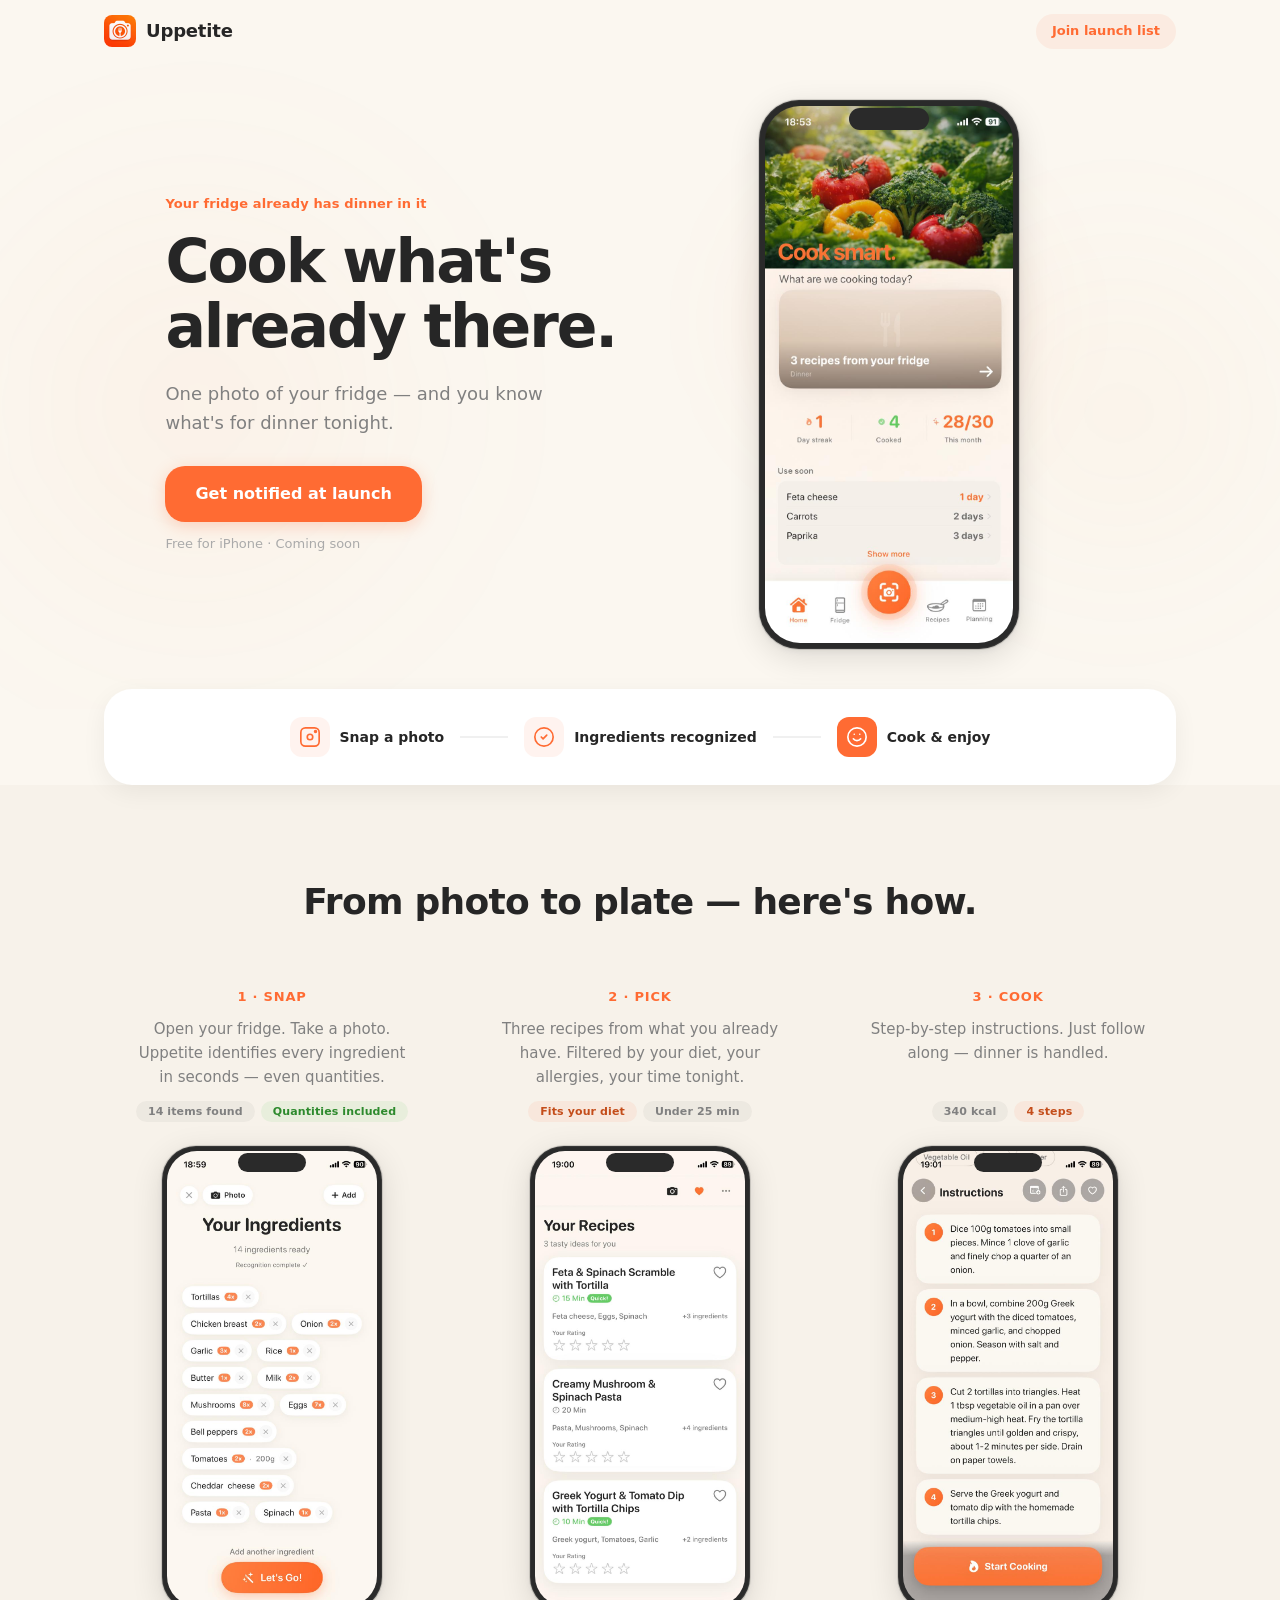
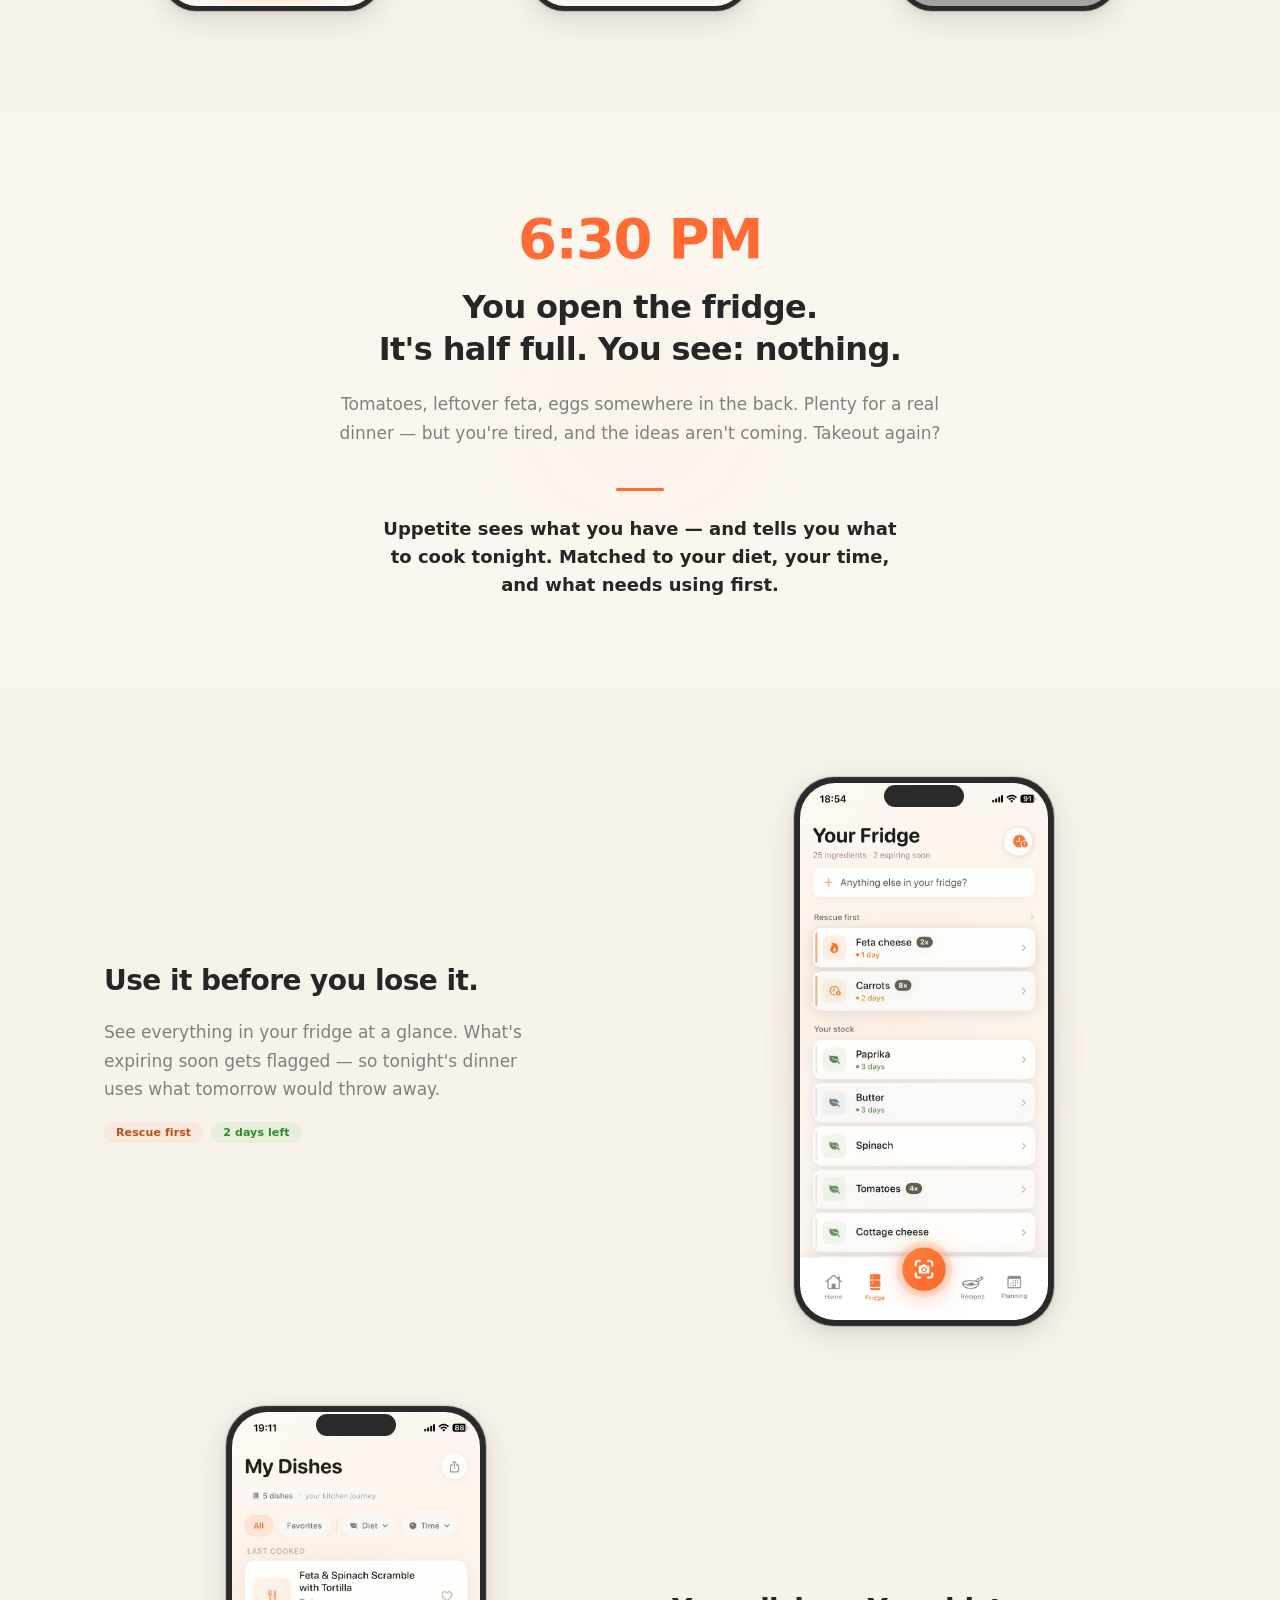
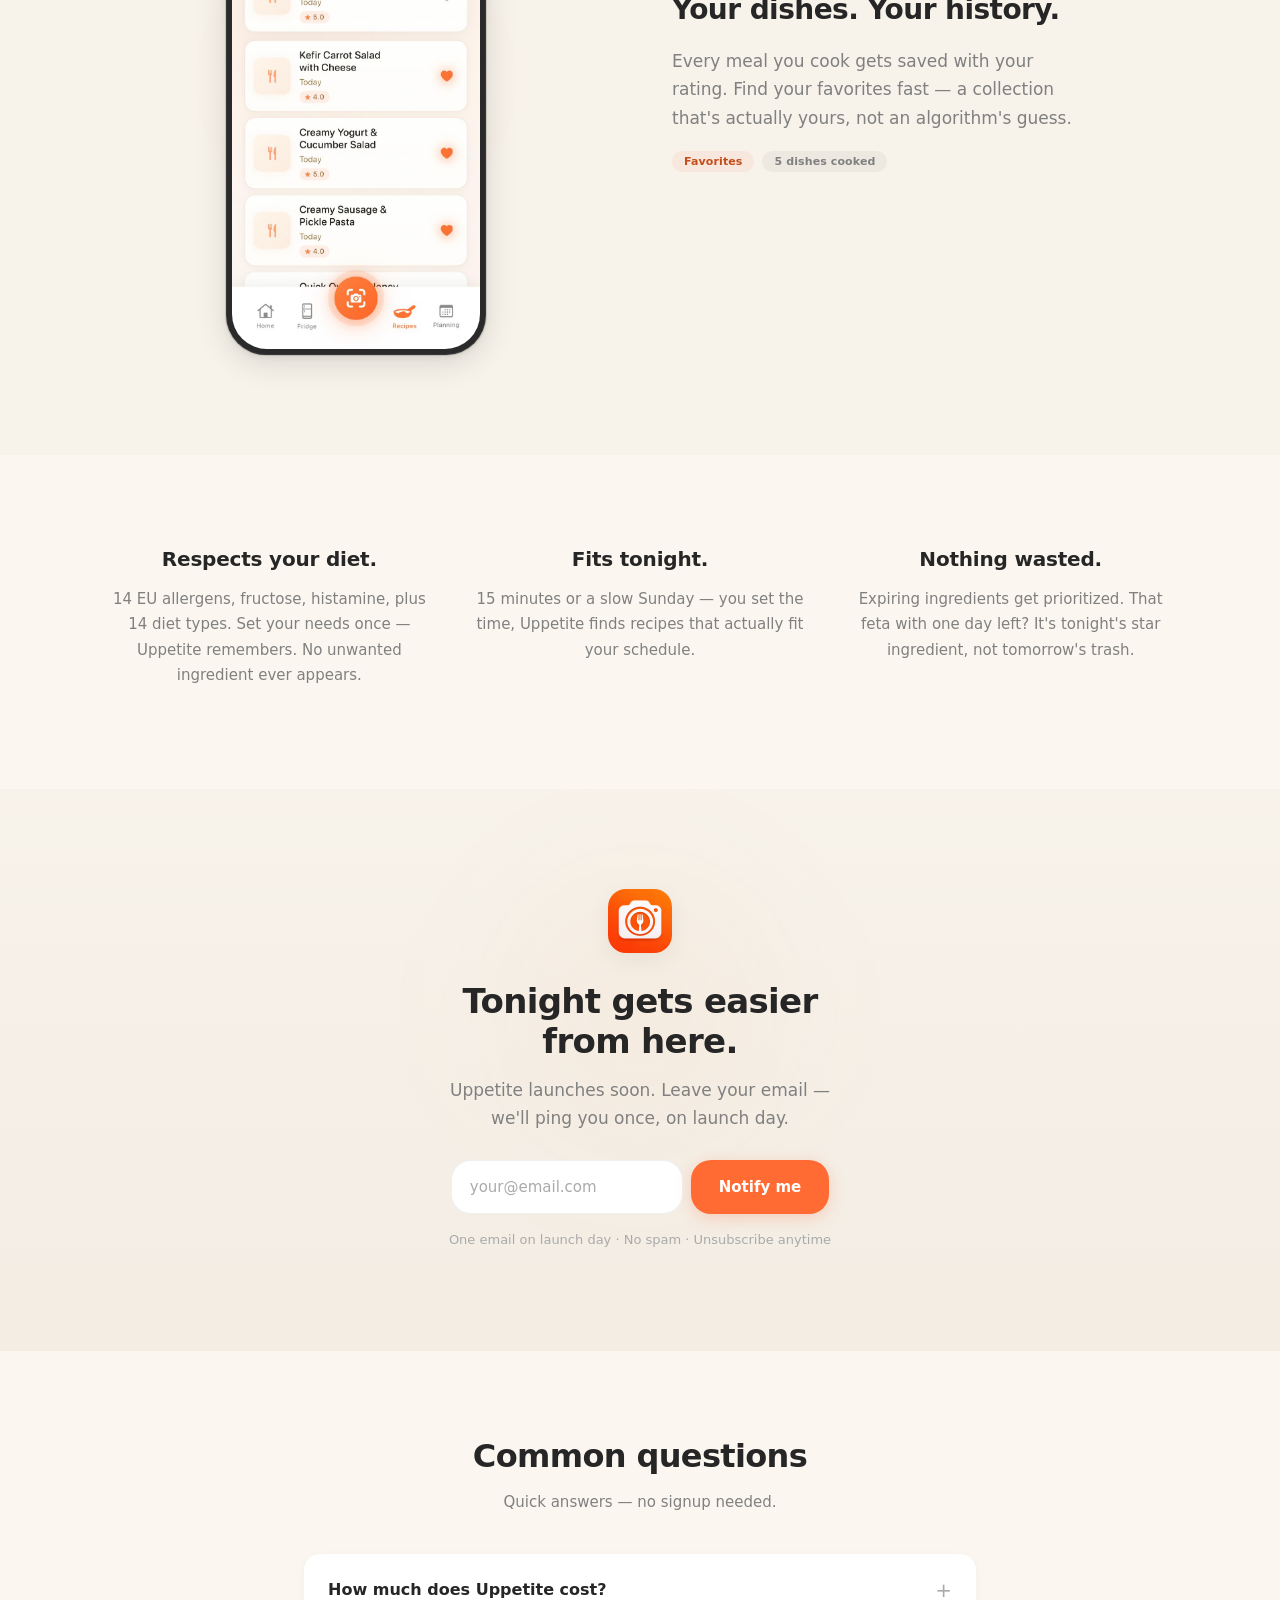
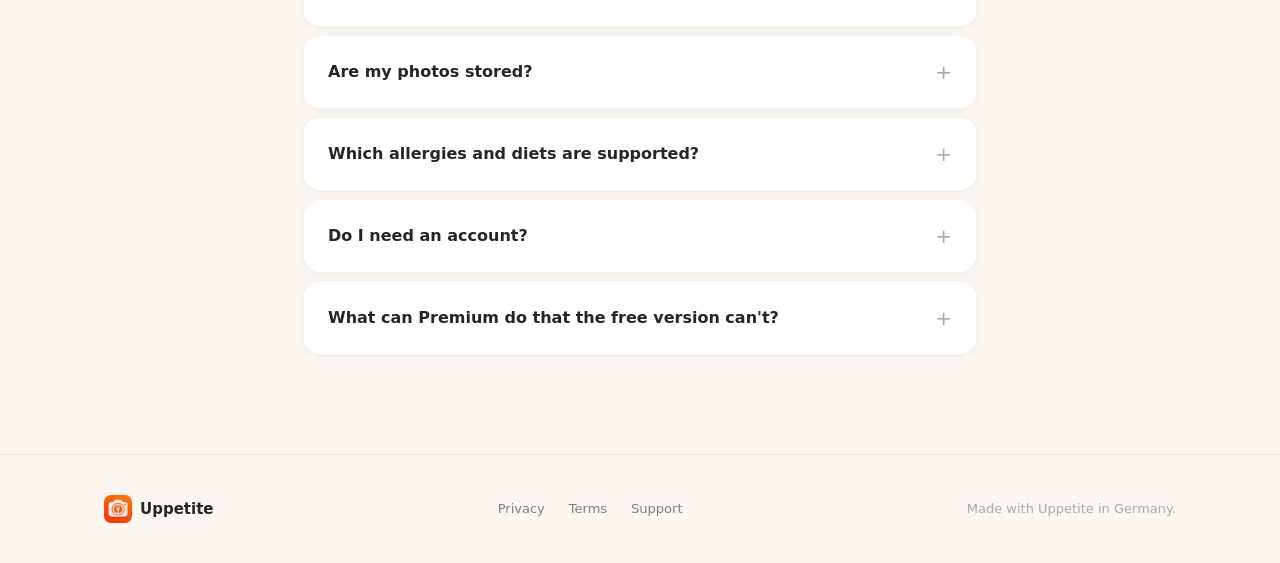
==== commit 33edc35e: "Fix false claims: time filter, pricing, photo privacy, footer Co-Authored-By: Claude Opus 4.6 <norep" ====
--- a/index.html
+++ b/index.html
@@ -107,7 +107,7 @@
         </div>
         <div class="screen-card reveal">
           <div class="screen-card-label">3 · Cook</div>
-          <p class="screen-card-text">Step-by-step. Nutrition per serving. Just follow along — dinner is handled.</p>
+          <p class="screen-card-text">Step-by-step instructions. Just follow along — dinner is handled.</p>
           <div class="screen-card-chips">
             <span class="chip">340 kcal</span>
             <span class="chip chip-orange">4 steps</span>
@@ -184,7 +184,7 @@
         </div>
         <div class="value reveal">
           <h3 class="value-title">Fits tonight.</h3>
-          <p class="value-text">15 minutes or a slow Sunday — you set the time, Uppetite finds recipes that actually work. No 2-hour suggestions on a Tuesday.</p>
+          <p class="value-text">15 minutes or a slow Sunday — you set the time, Uppetite finds recipes that actually fit your schedule.</p>
         </div>
         <div class="value reveal">
           <h3 class="value-title">Nothing wasted.</h3>
@@ -224,11 +224,11 @@
       <div class="faq-list">
         <details class="faq-item">
           <summary>How much does Uppetite cost?</summary>
-          <p>Core features are free — ingredient recognition, recipes, and cook mode. Premium starts at $4.99/month with nutrition info, meal planner, shopping list, and more. 7-day free trial, no credit card required.</p>
+          <p>Core features are free — ingredient recognition, recipes, and cook mode. Premium unlocks nutrition info, meal planner, shopping list, and more. 7-day free trial, no credit card required.</p>
         </details>
         <details class="faq-item">
           <summary>Are my photos stored?</summary>
-          <p>No. Photos are only used for recognition and immediately discarded. Nothing is stored on our servers.</p>
+          <p>Photos are processed for ingredient recognition and not stored permanently. No images are saved on our servers.</p>
         </details>
         <details class="faq-item">
           <summary>Which allergies and diets are supported?</summary>
@@ -259,7 +259,7 @@
           <a href="legal/terms_en.html">Terms</a>
           <a href="legal/support_en.html">Support</a>
         </div>
-        <p class="footer-note">Made with appetite in Germany.</p>
+        <p class="footer-note">Made with Uppetite in Germany.</p>
       </div>
     </div>
   </footer>
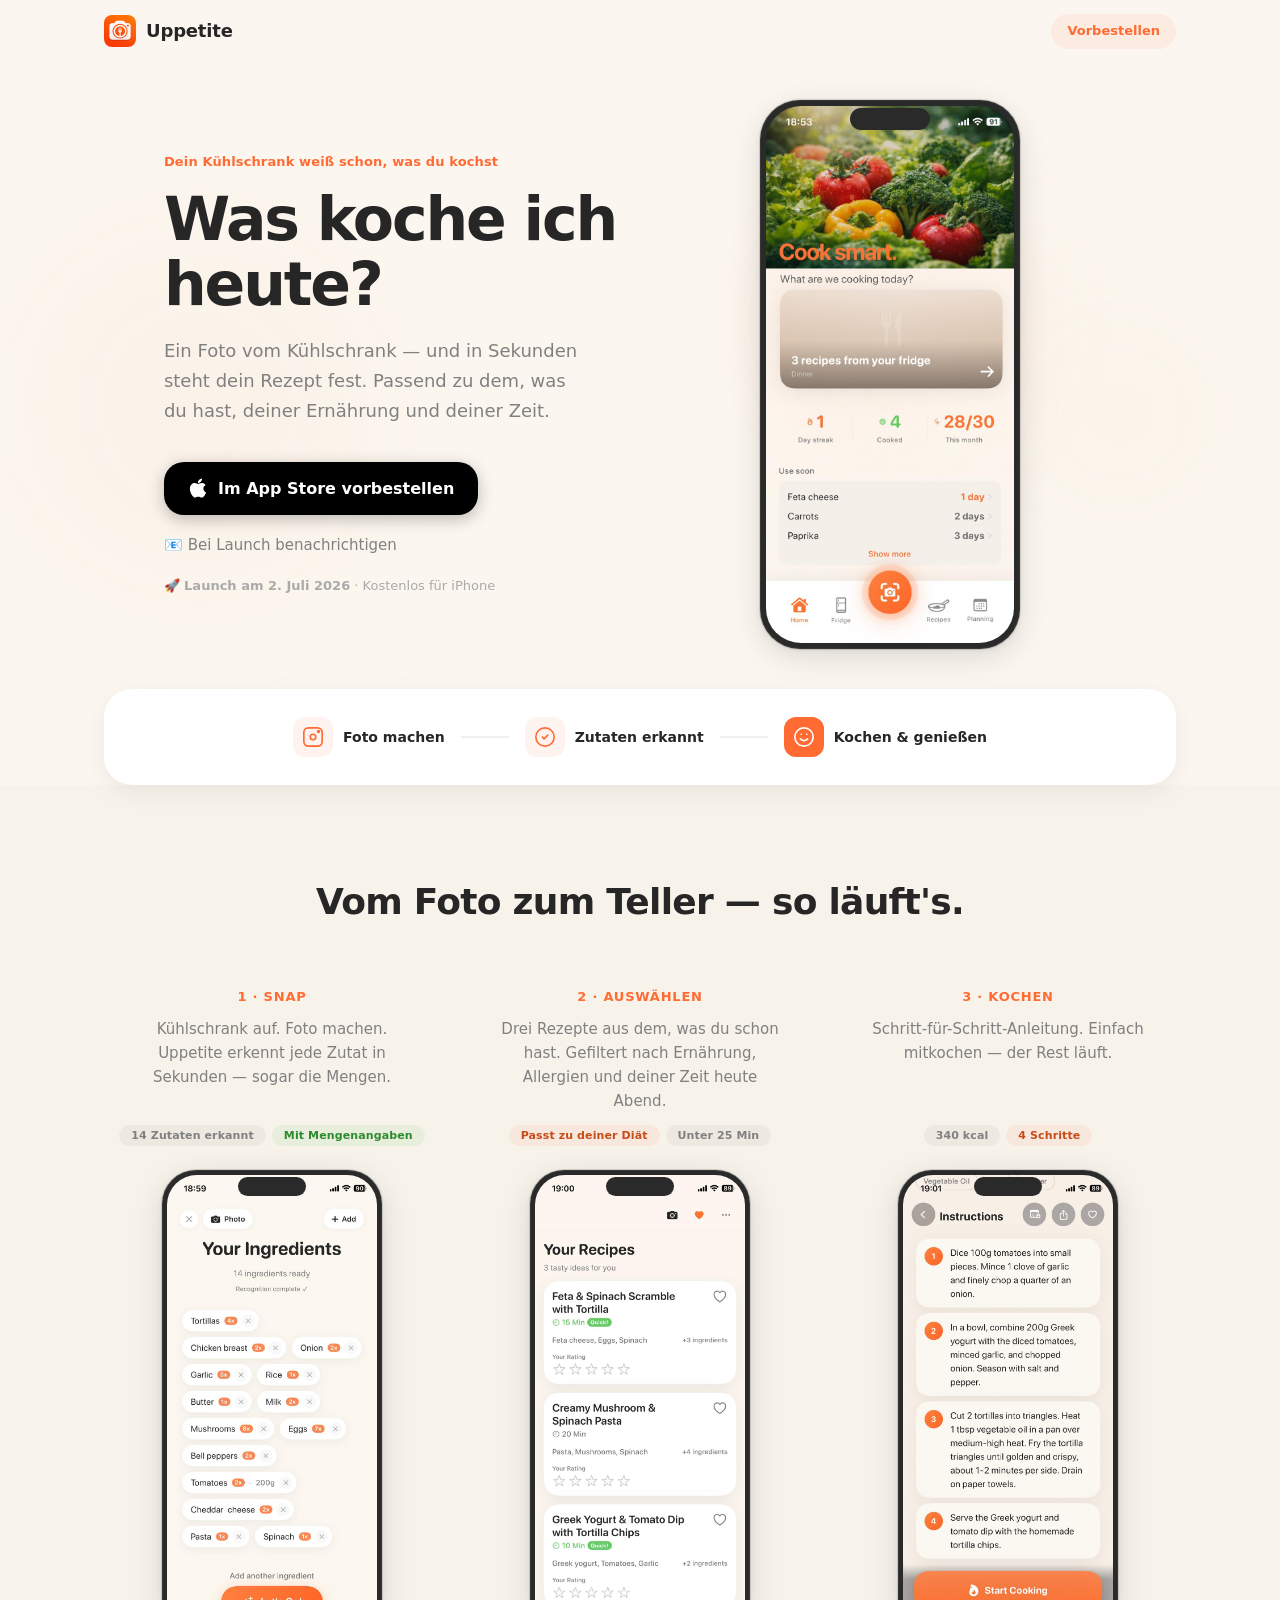
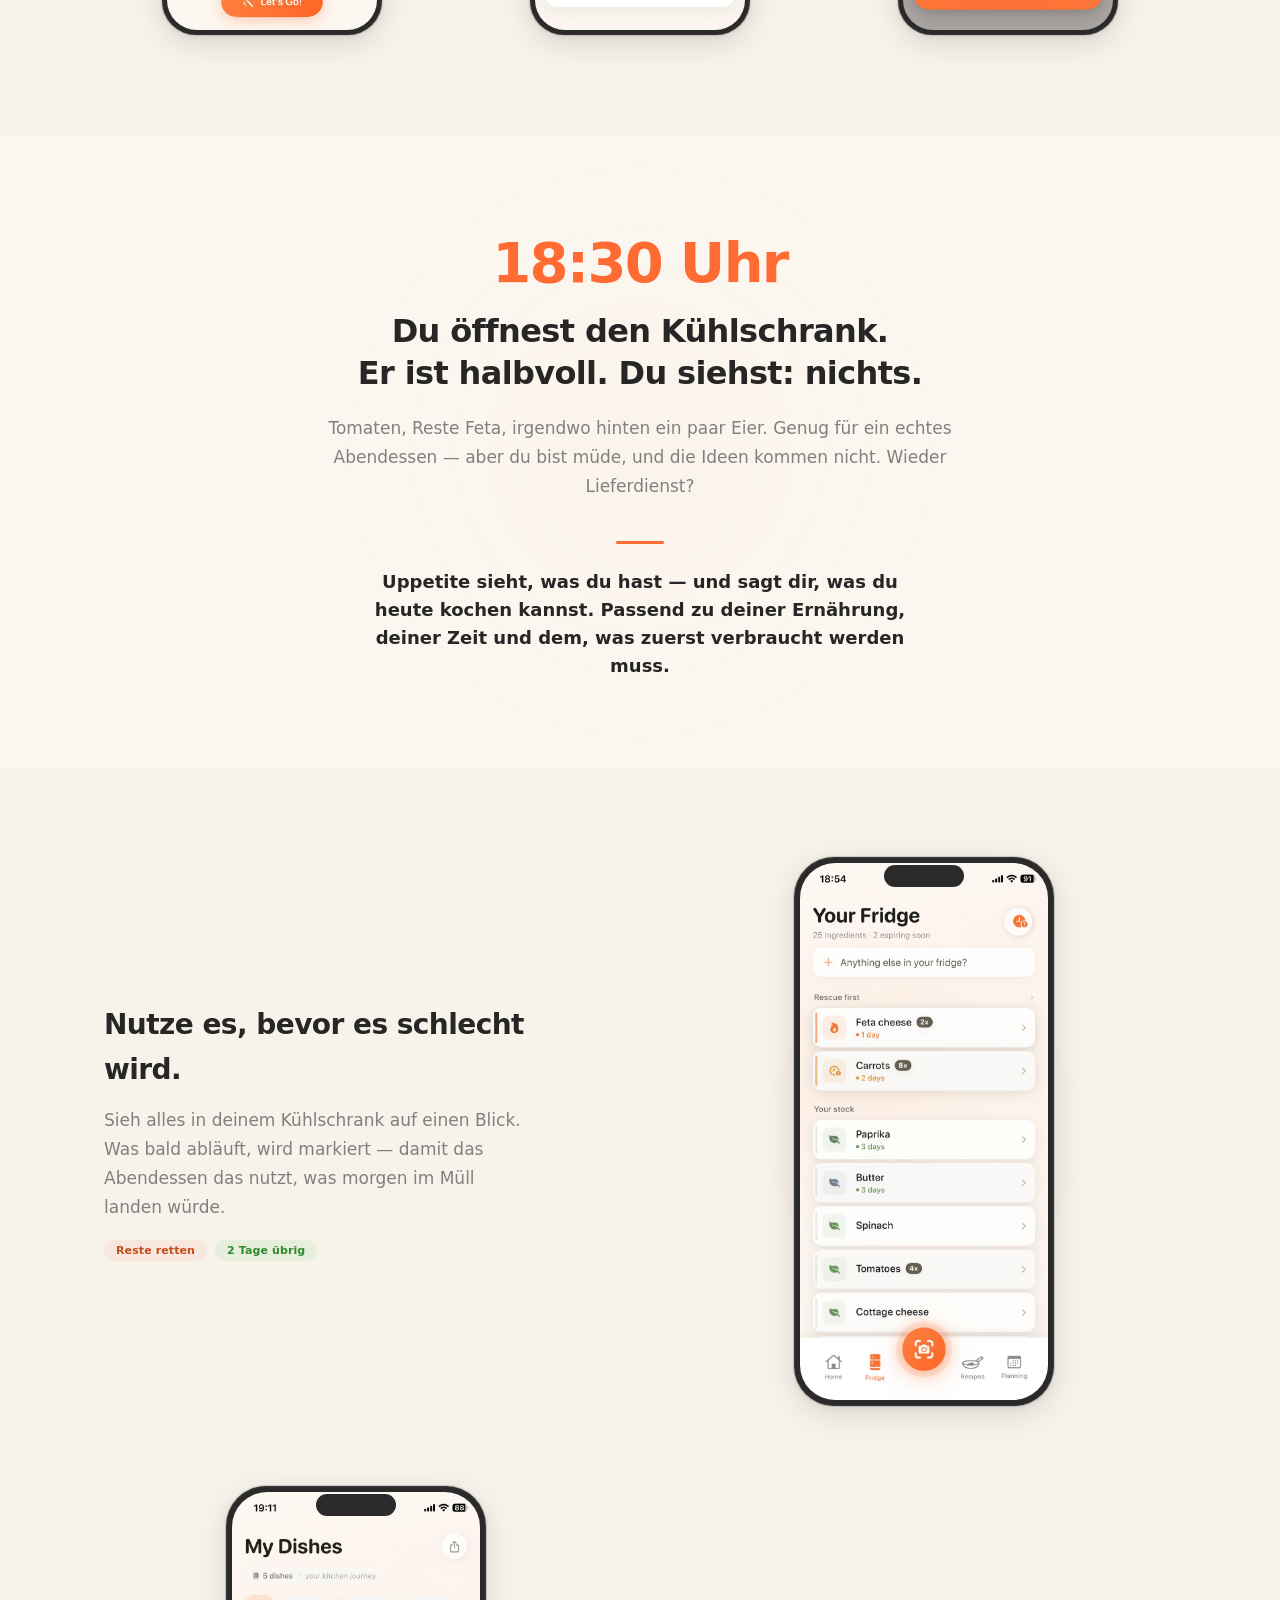
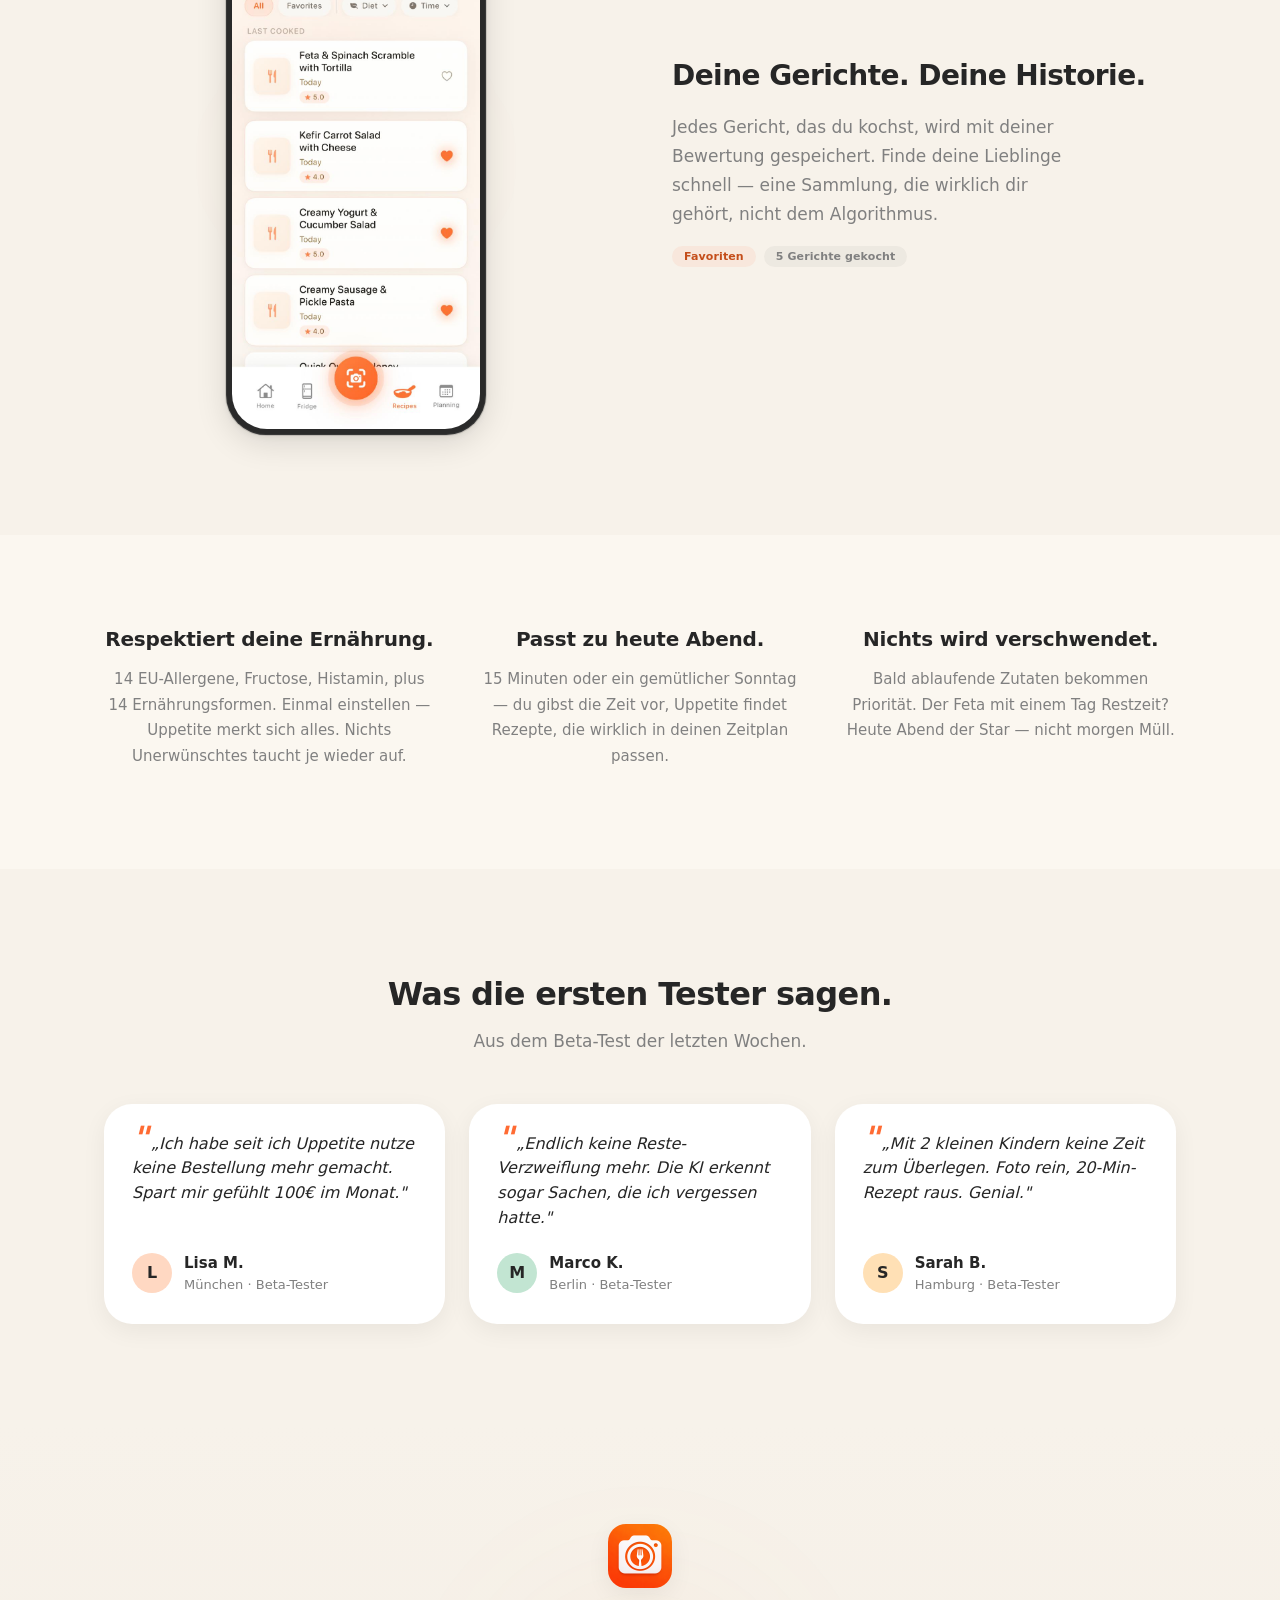
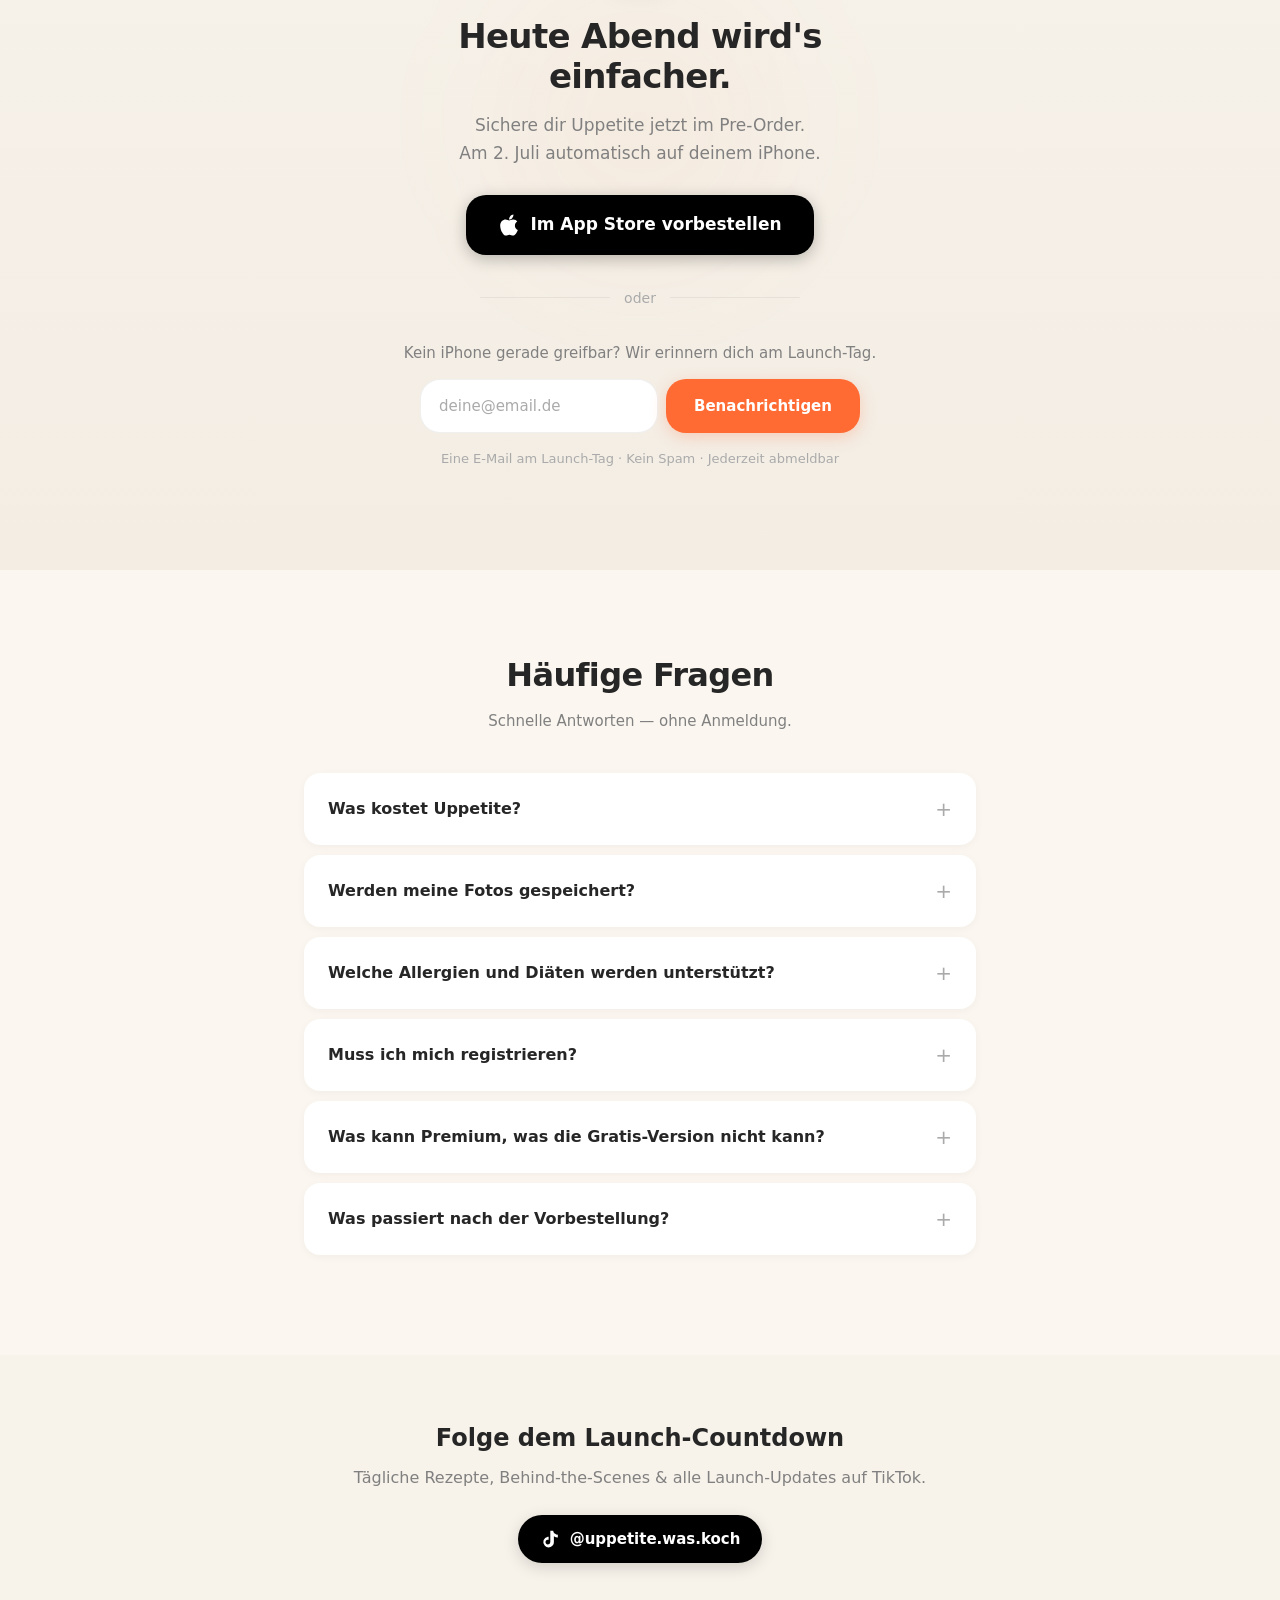
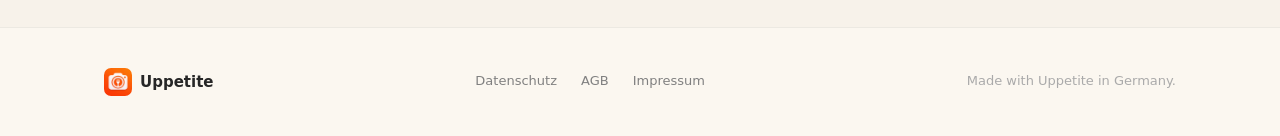
==== commit a362548a: "Pre-Order CTA + German translation + TikTok integration - Switch primary CTA from waitlist to App St" ====
--- a/index.html
+++ b/index.html
@@ -1,16 +1,18 @@
 <!DOCTYPE html>
-<html lang="en">
+<html lang="de">
 <head>
   <meta charset="UTF-8">
   <meta name="viewport" content="width=device-width, initial-scale=1.0">
-  <title>Uppetite — Cook what's already there</title>
-  <meta name="description" content="Snap a photo of your fridge and get recipes that match your ingredients, your time, and your dietary needs. Coming soon to the App Store.">
-  <meta property="og:title" content="Uppetite — Cook what's already there">
-  <meta property="og:description" content="One photo of your fridge — and you know what's for dinner tonight.">
+  <title>Uppetite — Was koche ich heute?</title>
+  <meta name="description" content="Mach ein Foto von deinem Kühlschrank — und in Sekunden weißt du, was du heute kochst. Jetzt im App Store vorbestellen. Launch am 2. Juli 2026.">
+  <meta property="og:title" content="Uppetite — Was koche ich heute?">
+  <meta property="og:description" content="Ein Foto vom Kühlschrank — und du weißt, was heute auf den Tisch kommt. Jetzt vorbestellen.">
   <meta property="og:type" content="website">
   <meta property="og:image" content="assets/icon.png">
   <meta name="theme-color" content="#FBF7F0">
   <meta name="apple-mobile-web-app-capable" content="yes">
+  <!-- Smart App Banner: triggers native iOS App Store handoff -->
+  <meta name="apple-itunes-app" content="app-id=6759005212">
   <link rel="icon" type="image/png" href="assets/icon.png">
   <link rel="apple-touch-icon" href="assets/icon.png">
   <link rel="stylesheet" href="css/style.css">
@@ -24,7 +26,7 @@
         <img src="assets/icon.png" alt="" class="nav-icon" width="32" height="32">
         <span class="nav-wordmark">Uppetite</span>
       </a>
-      <a href="#waitlist" class="nav-cta">Join launch list</a>
+      <a href="https://apps.apple.com/app/id6759005212" class="nav-cta" target="_blank" rel="noopener">Vorbestellen</a>
     </div>
   </nav>
 
@@ -32,16 +34,22 @@
   <section class="hero">
     <div class="container hero-split">
       <div class="hero-text">
-        <p class="hero-eyebrow reveal-hero">Your fridge already has dinner in it</p>
-        <h1 class="hero-title reveal-hero">Cook what's<br>already there.</h1>
-        <p class="hero-sub reveal-hero">One photo of your fridge — and you know what's for dinner tonight.</p>
-        <a href="#waitlist" class="btn btn-primary hero-cta reveal-hero">Get notified at launch</a>
-        <p class="hero-note reveal-hero">Free for iPhone · Coming soon</p>
+        <p class="hero-eyebrow reveal-hero">Dein Kühlschrank weiß schon, was du kochst</p>
+        <h1 class="hero-title reveal-hero">Was koche ich<br>heute?</h1>
+        <p class="hero-sub reveal-hero">Ein Foto vom Kühlschrank — und in Sekunden steht dein Rezept fest. Passend zu dem, was du hast, deiner Ernährung und deiner Zeit.</p>
+        <div class="hero-cta-group reveal-hero">
+          <a href="https://apps.apple.com/app/id6759005212" class="btn btn-appstore" target="_blank" rel="noopener" id="primary-cta">
+            <svg width="20" height="22" viewBox="0 0 384 512" fill="currentColor" aria-hidden="true"><path d="M318.7 268.7c-.2-36.7 16.4-64.4 50-84.8-18.8-26.9-47.2-41.7-84.7-44.6-35.5-2.8-74.3 20.7-88.5 20.7-15 0-49.4-19.7-76.4-19.7C63.3 141.2 4 184.8 4 273.5q0 39.3 14.4 81.2c12.8 36.7 59 126.7 107.2 125.2 25.2-.6 43-17.9 75.8-17.9 31.8 0 48.3 17.9 76.4 17.9 48.6-.7 90.4-82.5 102.6-119.3-65.2-30.7-61.7-90-61.7-91.9zm-56.6-164.2c27.3-32.4 24.8-61.9 24-72.5-24.1 1.4-52 16.4-67.9 34.9-17.5 19.8-27.8 44.3-25.6 71.9 26.1 2 49.9-11.4 69.5-34.3z"/></svg>
+            <span>Im App Store vorbestellen</span>
+          </a>
+          <a href="#email-backup" class="btn-secondary hero-secondary">📧 Bei Launch benachrichtigen</a>
+        </div>
+        <p class="hero-note reveal-hero" id="countdown-line">🚀 <strong>Launch am 2. Juli 2026</strong> · Kostenlos für iPhone</p>
       </div>
       <div class="hero-visual reveal-phone">
         <div class="iphone iphone-hero">
           <div class="iphone-notch"></div>
-          <img src="assets/screens/home.jpeg" alt="Uppetite home screen" class="iphone-screen">
+          <img src="assets/screens/home.jpeg" alt="Uppetite Home Screen" class="iphone-screen">
         </div>
         <div class="phone-glow"></div>
       </div>
@@ -56,21 +64,21 @@
           <div class="flow-icon">
             <svg width="22" height="22" viewBox="0 0 24 24" fill="none" stroke="currentColor" stroke-width="1.8" stroke-linecap="round" stroke-linejoin="round"><rect x="2" y="2" width="20" height="20" rx="5"/><circle cx="12" cy="12" r="3"/><circle cx="18" cy="6" r="1"/></svg>
           </div>
-          <span>Snap a photo</span>
+          <span>Foto machen</span>
         </div>
         <div class="flow-line"></div>
         <div class="flow-step">
           <div class="flow-icon">
             <svg width="22" height="22" viewBox="0 0 24 24" fill="none" stroke="currentColor" stroke-width="1.8" stroke-linecap="round" stroke-linejoin="round"><path d="M9 12l2 2 4-4"/><circle cx="12" cy="12" r="10"/></svg>
           </div>
-          <span>Ingredients recognized</span>
+          <span>Zutaten erkannt</span>
         </div>
         <div class="flow-line"></div>
         <div class="flow-step">
           <div class="flow-icon flow-icon-active">
             <svg width="22" height="22" viewBox="0 0 24 24" fill="none" stroke="currentColor" stroke-width="1.8" stroke-linecap="round" stroke-linejoin="round"><path d="M12 2C6.48 2 2 6.48 2 12s4.48 10 10 10 10-4.48 10-10S17.52 2 12 2z"/><path d="M8 14s1.5 2 4 2 4-2 4-2"/><line x1="9" y1="9" x2="9.01" y2="9"/><line x1="15" y1="9" x2="15.01" y2="9"/></svg>
           </div>
-          <span>Cook &amp; enjoy</span>
+          <span>Kochen &amp; genießen</span>
         </div>
       </div>
     </div>
@@ -79,42 +87,42 @@
   <!-- HOW IT WORKS — three phones -->
   <section class="section screens">
     <div class="container">
-      <h2 class="screens-title reveal">From photo to plate — here's how.</h2>
+      <h2 class="screens-title reveal">Vom Foto zum Teller — so läuft's.</h2>
       <div class="screens-grid">
         <div class="screen-card reveal">
           <div class="screen-card-label">1 · Snap</div>
-          <p class="screen-card-text">Open your fridge. Take a photo. Uppetite identifies every ingredient in seconds — even quantities.</p>
+          <p class="screen-card-text">Kühlschrank auf. Foto machen. Uppetite erkennt jede Zutat in Sekunden — sogar die Mengen.</p>
           <div class="screen-card-chips">
-            <span class="chip">14 items found</span>
-            <span class="chip chip-green">Quantities included</span>
+            <span class="chip">14 Zutaten erkannt</span>
+            <span class="chip chip-green">Mit Mengenangaben</span>
           </div>
           <div class="iphone iphone-sm">
             <div class="iphone-notch"></div>
-            <img src="assets/screens/ingredients.jpeg" alt="Ingredient recognition screen" class="iphone-screen">
+            <img src="assets/screens/ingredients.jpeg" alt="Zutaten-Erkennung" class="iphone-screen">
           </div>
         </div>
         <div class="screen-card reveal">
-          <div class="screen-card-label">2 · Pick</div>
-          <p class="screen-card-text">Three recipes from what you already have. Filtered by your diet, your allergies, your time tonight.</p>
+          <div class="screen-card-label">2 · Auswählen</div>
+          <p class="screen-card-text">Drei Rezepte aus dem, was du schon hast. Gefiltert nach Ernährung, Allergien und deiner Zeit heute Abend.</p>
           <div class="screen-card-chips">
-            <span class="chip chip-orange">Fits your diet</span>
-            <span class="chip">Under 25 min</span>
+            <span class="chip chip-orange">Passt zu deiner Diät</span>
+            <span class="chip">Unter 25 Min</span>
           </div>
           <div class="iphone iphone-sm">
             <div class="iphone-notch"></div>
-            <img src="assets/screens/recipes.jpeg" alt="Recipe suggestions screen" class="iphone-screen">
+            <img src="assets/screens/recipes.jpeg" alt="Rezeptvorschläge" class="iphone-screen">
           </div>
         </div>
         <div class="screen-card reveal">
-          <div class="screen-card-label">3 · Cook</div>
-          <p class="screen-card-text">Step-by-step instructions. Just follow along — dinner is handled.</p>
+          <div class="screen-card-label">3 · Kochen</div>
+          <p class="screen-card-text">Schritt-für-Schritt-Anleitung. Einfach mitkochen — der Rest läuft.</p>
           <div class="screen-card-chips">
             <span class="chip">340 kcal</span>
-            <span class="chip chip-orange">4 steps</span>
+            <span class="chip chip-orange">4 Schritte</span>
           </div>
           <div class="iphone iphone-sm">
             <div class="iphone-notch"></div>
-            <img src="assets/screens/steps.jpeg" alt="Cooking instructions screen" class="iphone-screen">
+            <img src="assets/screens/steps.jpeg" alt="Koch-Modus" class="iphone-screen">
           </div>
         </div>
       </div>
@@ -125,12 +133,12 @@
   <section class="section evening">
     <div class="container evening-container">
       <div class="evening-content reveal">
-        <p class="evening-time">6:30 PM</p>
-        <h2 class="evening-headline">You open the fridge.<br>It's half full. You see: nothing.</h2>
-        <p class="evening-body">Tomatoes, leftover feta, eggs somewhere in the back. Plenty for a real dinner — but you're tired, and the ideas aren't coming. Takeout again?</p>
+        <p class="evening-time">18:30 Uhr</p>
+        <h2 class="evening-headline">Du öffnest den Kühlschrank.<br>Er ist halbvoll. Du siehst: nichts.</h2>
+        <p class="evening-body">Tomaten, Reste Feta, irgendwo hinten ein paar Eier. Genug für ein echtes Abendessen — aber du bist müde, und die Ideen kommen nicht. Wieder Lieferdienst?</p>
         <div class="evening-shift">
           <div class="evening-shift-line"></div>
-          <p class="evening-shift-text">Uppetite sees what you have — and tells you what to cook tonight. Matched to your diet, your time, and what needs using first.</p>
+          <p class="evening-shift-text">Uppetite sieht, was du hast — und sagt dir, was du heute kochen kannst. Passend zu deiner Ernährung, deiner Zeit und dem, was zuerst verbraucht werden muss.</p>
         </div>
       </div>
     </div>
@@ -141,33 +149,33 @@
     <div class="container">
       <div class="feature-row reveal">
         <div class="feature-text">
-          <h3 class="feature-title">Use it before you lose it.</h3>
-          <p class="feature-desc">See everything in your fridge at a glance. What's expiring soon gets flagged — so tonight's dinner uses what tomorrow would throw away.</p>
+          <h3 class="feature-title">Nutze es, bevor es schlecht wird.</h3>
+          <p class="feature-desc">Sieh alles in deinem Kühlschrank auf einen Blick. Was bald abläuft, wird markiert — damit das Abendessen das nutzt, was morgen im Müll landen würde.</p>
           <div class="feature-chips">
-            <span class="chip chip-orange">Rescue first</span>
-            <span class="chip chip-green">2 days left</span>
+            <span class="chip chip-orange">Reste retten</span>
+            <span class="chip chip-green">2 Tage übrig</span>
           </div>
         </div>
         <div class="feature-phone">
           <div class="iphone iphone-md">
             <div class="iphone-notch"></div>
-            <img src="assets/screens/fridge.jpeg" alt="Fridge tracking screen" class="iphone-screen">
+            <img src="assets/screens/fridge.jpeg" alt="Kühlschrank-Tracking" class="iphone-screen">
           </div>
         </div>
       </div>
       <div class="feature-row feature-row-reverse reveal">
         <div class="feature-text">
-          <h3 class="feature-title">Your dishes. Your history.</h3>
-          <p class="feature-desc">Every meal you cook gets saved with your rating. Find your favorites fast — a collection that's actually yours, not an algorithm's guess.</p>
+          <h3 class="feature-title">Deine Gerichte. Deine Historie.</h3>
+          <p class="feature-desc">Jedes Gericht, das du kochst, wird mit deiner Bewertung gespeichert. Finde deine Lieblinge schnell — eine Sammlung, die wirklich dir gehört, nicht dem Algorithmus.</p>
           <div class="feature-chips">
-            <span class="chip chip-orange">Favorites</span>
-            <span class="chip">5 dishes cooked</span>
+            <span class="chip chip-orange">Favoriten</span>
+            <span class="chip">5 Gerichte gekocht</span>
           </div>
         </div>
         <div class="feature-phone">
           <div class="iphone iphone-md">
             <div class="iphone-notch"></div>
-            <img src="assets/screens/dishes.jpeg" alt="My dishes screen" class="iphone-screen">
+            <img src="assets/screens/dishes.jpeg" alt="Meine Gerichte" class="iphone-screen">
           </div>
         </div>
       </div>
@@ -179,39 +187,90 @@
     <div class="container">
       <div class="values-grid">
         <div class="value reveal">
-          <h3 class="value-title">Respects your diet.</h3>
-          <p class="value-text">14 EU allergens, fructose, histamine, plus 14 diet types. Set your needs once — Uppetite remembers. No unwanted ingredient ever appears.</p>
+          <h3 class="value-title">Respektiert deine Ernährung.</h3>
+          <p class="value-text">14 EU-Allergene, Fructose, Histamin, plus 14 Ernährungsformen. Einmal einstellen — Uppetite merkt sich alles. Nichts Unerwünschtes taucht je wieder auf.</p>
         </div>
         <div class="value reveal">
-          <h3 class="value-title">Fits tonight.</h3>
-          <p class="value-text">15 minutes or a slow Sunday — you set the time, Uppetite finds recipes that actually fit your schedule.</p>
+          <h3 class="value-title">Passt zu heute Abend.</h3>
+          <p class="value-text">15 Minuten oder ein gemütlicher Sonntag — du gibst die Zeit vor, Uppetite findet Rezepte, die wirklich in deinen Zeitplan passen.</p>
         </div>
         <div class="value reveal">
-          <h3 class="value-title">Nothing wasted.</h3>
-          <p class="value-text">Expiring ingredients get prioritized. That feta with one day left? It's tonight's star ingredient, not tomorrow's trash.</p>
+          <h3 class="value-title">Nichts wird verschwendet.</h3>
+          <p class="value-text">Bald ablaufende Zutaten bekommen Priorität. Der Feta mit einem Tag Restzeit? Heute Abend der Star — nicht morgen Müll.</p>
+        </div>
+      </div>
+    </div>
+  </section>
+
+  <!-- TESTIMONIALS -->
+  <section class="section testimonials">
+    <div class="container">
+      <h2 class="testimonials-title reveal">Was die ersten Tester sagen.</h2>
+      <p class="testimonials-subtitle reveal">Aus dem Beta-Test der letzten Wochen.</p>
+      <div class="testimonials-grid">
+        <div class="testimonial reveal">
+          <p class="testimonial-quote">„Ich habe seit ich Uppetite nutze keine Bestellung mehr gemacht. Spart mir gefühlt 100€ im Monat."</p>
+          <div class="testimonial-author">
+            <div class="testimonial-avatar" style="background:#FFD8C2;">L</div>
+            <div>
+              <strong>Lisa M.</strong>
+              <span class="testimonial-meta">München · Beta-Tester</span>
+            </div>
+          </div>
+        </div>
+        <div class="testimonial reveal">
+          <p class="testimonial-quote">„Endlich keine Reste-Verzweiflung mehr. Die KI erkennt sogar Sachen, die ich vergessen hatte."</p>
+          <div class="testimonial-author">
+            <div class="testimonial-avatar" style="background:#C2E5D2;">M</div>
+            <div>
+              <strong>Marco K.</strong>
+              <span class="testimonial-meta">Berlin · Beta-Tester</span>
+            </div>
+          </div>
+        </div>
+        <div class="testimonial reveal">
+          <p class="testimonial-quote">„Mit 2 kleinen Kindern keine Zeit zum Überlegen. Foto rein, 20-Min-Rezept raus. Genial."</p>
+          <div class="testimonial-author">
+            <div class="testimonial-avatar" style="background:#FFE0B5;">S</div>
+            <div>
+              <strong>Sarah B.</strong>
+              <span class="testimonial-meta">Hamburg · Beta-Tester</span>
+            </div>
+          </div>
         </div>
       </div>
     </div>
   </section>
 
   <!-- CTA -->
-  <section class="section cta" id="waitlist">
+  <section class="section cta" id="preorder">
     <div class="container container-narrow">
       <div class="cta-inner">
         <img src="assets/icon.png" alt="Uppetite" class="cta-icon" width="64" height="64">
-        <h2 class="cta-title">Tonight gets easier<br>from here.</h2>
-        <p class="cta-sub">Uppetite launches soon. Leave your email —<br>we'll ping you once, on launch day.</p>
-        <form class="cta-form" id="cta-form">
-          <div class="input-group">
-            <input type="email" placeholder="your@email.com" required aria-label="Email address">
-            <button type="submit" class="btn btn-primary">Notify me</button>
-          </div>
-        </form>
-        <div class="cta-success" id="cta-success" hidden>
-          <svg width="22" height="22" viewBox="0 0 24 24" fill="none" stroke="var(--green)" stroke-width="2.5" stroke-linecap="round" stroke-linejoin="round"><path d="M20 6L9 17l-5-5"/></svg>
-          <span>You're in. We'll let you know on launch day.</span>
-        </div>
-        <p class="cta-trust">One email on launch day · No spam · Unsubscribe anytime</p>
+        <h2 class="cta-title">Heute Abend wird's<br>einfacher.</h2>
+        <p class="cta-sub">Sichere dir Uppetite jetzt im Pre-Order.<br>Am 2. Juli automatisch auf deinem iPhone.</p>
+
+        <a href="https://apps.apple.com/app/id6759005212" class="btn btn-appstore btn-appstore-lg" target="_blank" rel="noopener">
+          <svg width="22" height="24" viewBox="0 0 384 512" fill="currentColor" aria-hidden="true"><path d="M318.7 268.7c-.2-36.7 16.4-64.4 50-84.8-18.8-26.9-47.2-41.7-84.7-44.6-35.5-2.8-74.3 20.7-88.5 20.7-15 0-49.4-19.7-76.4-19.7C63.3 141.2 4 184.8 4 273.5q0 39.3 14.4 81.2c12.8 36.7 59 126.7 107.2 125.2 25.2-.6 43-17.9 75.8-17.9 31.8 0 48.3 17.9 76.4 17.9 48.6-.7 90.4-82.5 102.6-119.3-65.2-30.7-61.7-90-61.7-91.9zm-56.6-164.2c27.3-32.4 24.8-61.9 24-72.5-24.1 1.4-52 16.4-67.9 34.9-17.5 19.8-27.8 44.3-25.6 71.9 26.1 2 49.9-11.4 69.5-34.3z"/></svg>
+          <span>Im App Store vorbestellen</span>
+        </a>
+
+        <div class="cta-divider"><span>oder</span></div>
+
+        <div id="email-backup">
+          <p class="cta-email-label">Kein iPhone gerade greifbar? Wir erinnern dich am Launch-Tag.</p>
+          <form class="cta-form" id="cta-form">
+            <div class="input-group">
+              <input type="email" placeholder="deine@email.de" required aria-label="E-Mail-Adresse">
+              <button type="submit" class="btn btn-primary">Benachrichtigen</button>
+            </div>
+          </form>
+          <div class="cta-success" id="cta-success" hidden>
+            <svg width="22" height="22" viewBox="0 0 24 24" fill="none" stroke="var(--green)" stroke-width="2.5" stroke-linecap="round" stroke-linejoin="round"><path d="M20 6L9 17l-5-5"/></svg>
+            <span>Bist drin. Wir melden uns am Launch-Tag.</span>
+          </div>
+          <p class="cta-trust">Eine E-Mail am Launch-Tag · Kein Spam · Jederzeit abmeldbar</p>
+        </div>
       </div>
     </div>
   </section>
@@ -219,29 +278,47 @@
   <!-- FAQ -->
   <section class="section faq" id="faq">
     <div class="container container-narrow">
-      <h2 class="faq-title">Common questions</h2>
-      <p class="faq-subtitle">Quick answers — no signup needed.</p>
+      <h2 class="faq-title">Häufige Fragen</h2>
+      <p class="faq-subtitle">Schnelle Antworten — ohne Anmeldung.</p>
       <div class="faq-list">
         <details class="faq-item">
-          <summary>How much does Uppetite cost?</summary>
-          <p>Core features are free — ingredient recognition, recipes, and cook mode. Premium unlocks nutrition info, meal planner, shopping list, and more. 7-day free trial, no credit card required.</p>
-        </details>
-        <details class="faq-item">
-          <summary>Are my photos stored?</summary>
-          <p>Photos are processed for ingredient recognition and not stored permanently. No images are saved on our servers.</p>
-        </details>
-        <details class="faq-item">
-          <summary>Which allergies and diets are supported?</summary>
-          <p>All 14 major EU allergens plus fructose and histamine. 14 diet types — vegan, keto, low carb, FODMAP, paleo, and more. Plus personal blacklists for individual ingredients.</p>
-        </details>
-        <details class="faq-item">
-          <summary>Do I need an account?</summary>
-          <p>No. The app works without registration. "Sign in with Apple" is only needed for Premium — one tap, done.</p>
-        </details>
-        <details class="faq-item">
-          <summary>What can Premium do that the free version can't?</summary>
-          <p>Nutrition per recipe, weekly meal planner, automatic shopping list, up to 3 photos per scan, recipe images, and unlimited favorites. But the free version is enough to cook every night.</p>
-        </details>
+          <summary>Was kostet Uppetite?</summary>
+          <p>Die Kern-Features sind kostenlos — Zutaten-Erkennung, Rezepte und Koch-Modus. Premium schaltet Nährwerte, Wochen-Mealplaner, Einkaufsliste und mehr frei. 7 Tage gratis testen, keine Kreditkarte nötig.</p>
+        </details>
+        <details class="faq-item">
+          <summary>Werden meine Fotos gespeichert?</summary>
+          <p>Fotos werden nur zur Zutaten-Erkennung verarbeitet und nicht dauerhaft gespeichert. Keine Bilder auf unseren Servern.</p>
+        </details>
+        <details class="faq-item">
+          <summary>Welche Allergien und Diäten werden unterstützt?</summary>
+          <p>Alle 14 EU-Hauptallergene plus Fructose und Histamin. 14 Ernährungsformen — vegan, keto, low carb, FODMAP, paleo und mehr. Plus persönliche Sperrlisten für einzelne Zutaten.</p>
+        </details>
+        <details class="faq-item">
+          <summary>Muss ich mich registrieren?</summary>
+          <p>Nein. Die App funktioniert ohne Konto. „Mit Apple anmelden" brauchst du nur für Premium — ein Tap, fertig.</p>
+        </details>
+        <details class="faq-item">
+          <summary>Was kann Premium, was die Gratis-Version nicht kann?</summary>
+          <p>Nährwerte pro Rezept, Wochen-Mealplaner, automatische Einkaufsliste, bis zu 3 Fotos pro Scan, Rezeptbilder und unbegrenzte Favoriten. Aber die Gratis-Version reicht, um jeden Abend zu kochen.</p>
+        </details>
+        <details class="faq-item">
+          <summary>Was passiert nach der Vorbestellung?</summary>
+          <p>Am Launch-Tag (2. Juli 2026) wird Uppetite automatisch auf dein iPhone geladen. Du bekommst eine Benachrichtigung von Apple — und kannst direkt loslegen.</p>
+        </details>
+      </div>
+    </div>
+  </section>
+
+  <!-- SOCIAL FOLLOW -->
+  <section class="section social-follow">
+    <div class="container container-narrow">
+      <h3 class="social-title">Folge dem Launch-Countdown</h3>
+      <p class="social-sub">Tägliche Rezepte, Behind-the-Scenes &amp; alle Launch-Updates auf TikTok.</p>
+      <div class="social-links">
+        <a href="https://www.tiktok.com/@uppetite.was.koch" target="_blank" rel="noopener" class="social-btn social-btn-tiktok">
+          <svg width="20" height="20" viewBox="0 0 24 24" fill="currentColor" aria-hidden="true"><path d="M19.59 6.69a4.83 4.83 0 0 1-3.77-4.25V2h-3.45v13.67a2.89 2.89 0 0 1-5.2 1.74 2.89 2.89 0 0 1 2.31-4.64 2.93 2.93 0 0 1 .88.13V9.4a6.84 6.84 0 0 0-1-.05A6.33 6.33 0 0 0 5.8 20.1a6.34 6.34 0 0 0 10.86-4.43V8.62a8.16 8.16 0 0 0 4.77 1.52V6.69a4.84 4.84 0 0 1-1.84-.05z"/></svg>
+          <span>@uppetite.was.koch</span>
+        </a>
       </div>
     </div>
   </section>
@@ -255,14 +332,21 @@
           <span>Uppetite</span>
         </div>
         <div class="footer-links">
-          <a href="legal/privacy_en.html">Privacy</a>
-          <a href="legal/terms_en.html">Terms</a>
-          <a href="legal/support_en.html">Support</a>
+          <a href="https://tobias-creator97.github.io/uppetite-legal/privacy.html">Datenschutz</a>
+          <a href="https://tobias-creator97.github.io/uppetite-legal/terms.html">AGB</a>
+          <a href="https://tobias-creator97.github.io/uppetite-legal/impressum.html">Impressum</a>
         </div>
         <p class="footer-note">Made with Uppetite in Germany.</p>
       </div>
     </div>
   </footer>
+
+  <!-- STICKY MOBILE BAR -->
+  <a href="https://apps.apple.com/app/id6759005212" class="sticky-mobile-cta" target="_blank" rel="noopener" aria-label="Im App Store vorbestellen">
+    <svg width="18" height="20" viewBox="0 0 384 512" fill="currentColor" aria-hidden="true"><path d="M318.7 268.7c-.2-36.7 16.4-64.4 50-84.8-18.8-26.9-47.2-41.7-84.7-44.6-35.5-2.8-74.3 20.7-88.5 20.7-15 0-49.4-19.7-76.4-19.7C63.3 141.2 4 184.8 4 273.5q0 39.3 14.4 81.2c12.8 36.7 59 126.7 107.2 125.2 25.2-.6 43-17.9 75.8-17.9 31.8 0 48.3 17.9 76.4 17.9 48.6-.7 90.4-82.5 102.6-119.3-65.2-30.7-61.7-90-61.7-91.9zm-56.6-164.2c27.3-32.4 24.8-61.9 24-72.5-24.1 1.4-52 16.4-67.9 34.9-17.5 19.8-27.8 44.3-25.6 71.9 26.1 2 49.9-11.4 69.5-34.3z"/></svg>
+    <span>Jetzt im App Store vorbestellen</span>
+    <svg class="sticky-arrow" width="14" height="14" viewBox="0 0 24 24" fill="none" stroke="currentColor" stroke-width="2.5" stroke-linecap="round" stroke-linejoin="round" aria-hidden="true"><polyline points="9 18 15 12 9 6"/></svg>
+  </a>
 
   <script src="js/main.js"></script>
 </body>
--- a/css/style.css
+++ b/css/style.css
@@ -854,3 +854,265 @@
   .reveal, .reveal-hero, .reveal-phone { opacity: 1; transform: none; }
   html { scroll-behavior: auto; }
 }
+
+/* ============================================================
+   PRE-ORDER ADDITIONS (v3.2)
+   App Store CTAs, Testimonials, Sticky Mobile Bar
+   ============================================================ */
+
+/* App Store Button — black native style */
+.btn-appstore {
+  background: #000;
+  color: #fff;
+  padding: 14px 24px;
+  border-radius: var(--radius-chip);
+  display: inline-flex;
+  align-items: center;
+  gap: 10px;
+  font-weight: 600;
+  font-size: 1rem;
+  box-shadow: 0 4px 16px rgba(0, 0, 0, 0.25);
+  transition: transform 0.2s ease, box-shadow 0.2s ease, background 0.2s ease;
+}
+.btn-appstore:hover {
+  background: #1a1a1a;
+  box-shadow: 0 6px 24px rgba(0, 0, 0, 0.35);
+  transform: translateY(-1px);
+}
+.btn-appstore:active { transform: scale(0.97); }
+.btn-appstore svg { flex-shrink: 0; }
+.btn-appstore-lg {
+  padding: 16px 32px;
+  font-size: 1.0625rem;
+}
+
+/* Hero CTA Group — two buttons stacked nicely */
+.hero-cta-group {
+  display: flex;
+  flex-direction: column;
+  align-items: flex-start;
+  gap: 12px;
+  margin-top: 8px;
+}
+.hero-secondary {
+  font-size: 0.9375rem;
+  color: var(--text-secondary);
+  font-weight: 500;
+  padding: 6px 0;
+  transition: color 0.2s ease;
+  border-bottom: 1px dashed transparent;
+}
+.hero-secondary:hover {
+  color: var(--text);
+  border-bottom-color: var(--text-tertiary);
+}
+
+/* CTA Section — Divider between App Store and Email backup */
+.cta-divider {
+  display: flex;
+  align-items: center;
+  width: 100%;
+  max-width: 320px;
+  margin: 32px auto;
+  color: var(--text-tertiary);
+  font-size: 0.875rem;
+  font-weight: 500;
+}
+.cta-divider::before,
+.cta-divider::after {
+  content: '';
+  flex: 1;
+  height: 1px;
+  background: var(--border);
+}
+.cta-divider span {
+  padding: 0 14px;
+}
+.cta-email-label {
+  color: var(--text-secondary);
+  font-size: 0.9375rem;
+  margin-bottom: 14px;
+}
+
+/* TESTIMONIALS */
+.testimonials {
+  background: var(--bg-tinted);
+}
+.testimonials-title {
+  font-size: 2rem;
+  font-weight: 700;
+  text-align: center;
+  margin-bottom: 8px;
+  letter-spacing: -0.02em;
+}
+.testimonials-subtitle {
+  text-align: center;
+  color: var(--text-secondary);
+  margin-bottom: 48px;
+  font-size: 1.0625rem;
+}
+.testimonials-grid {
+  display: grid;
+  grid-template-columns: repeat(3, 1fr);
+  gap: 24px;
+}
+.testimonial {
+  background: var(--surface);
+  border-radius: var(--radius-card);
+  padding: 28px;
+  box-shadow: var(--shadow-card);
+  display: flex;
+  flex-direction: column;
+  justify-content: space-between;
+  gap: 20px;
+}
+.testimonial-quote {
+  font-size: 1rem;
+  line-height: 1.55;
+  color: var(--text);
+  font-style: italic;
+}
+.testimonial-quote::before {
+  content: '"';
+  color: var(--orange);
+  font-size: 2rem;
+  line-height: 0;
+  margin-right: 2px;
+  font-weight: 700;
+}
+.testimonial-author {
+  display: flex;
+  align-items: center;
+  gap: 12px;
+}
+.testimonial-avatar {
+  width: 40px;
+  height: 40px;
+  border-radius: 50%;
+  display: flex;
+  align-items: center;
+  justify-content: center;
+  font-weight: 700;
+  color: var(--text);
+  font-size: 1rem;
+  flex-shrink: 0;
+}
+.testimonial-author strong {
+  display: block;
+  font-size: 0.9375rem;
+  font-weight: 600;
+}
+.testimonial-meta {
+  display: block;
+  font-size: 0.8125rem;
+  color: var(--text-secondary);
+}
+
+/* STICKY MOBILE CTA */
+.sticky-mobile-cta {
+  display: none;
+}
+@media (max-width: 768px) {
+  .sticky-mobile-cta {
+    display: flex;
+    position: fixed;
+    bottom: 16px;
+    left: 16px;
+    right: 16px;
+    background: #000;
+    color: #fff;
+    padding: 14px 18px;
+    border-radius: 999px;
+    align-items: center;
+    justify-content: center;
+    gap: 8px;
+    font-weight: 600;
+    font-size: 0.9375rem;
+    box-shadow: 0 8px 28px rgba(0, 0, 0, 0.30);
+    z-index: 90;
+    animation: stickySlideUp 0.5s ease 0.8s both;
+  }
+  .sticky-mobile-cta:active {
+    transform: scale(0.97);
+  }
+  .sticky-arrow {
+    margin-left: 2px;
+  }
+  /* Add bottom padding to body so sticky bar doesn't cover content */
+  body {
+    padding-bottom: 88px;
+  }
+  /* Stack testimonials */
+  .testimonials-grid {
+    grid-template-columns: 1fr;
+  }
+  .testimonials-title {
+    font-size: 1.625rem;
+  }
+}
+
+@keyframes stickySlideUp {
+  from {
+    opacity: 0;
+    transform: translateY(80px);
+  }
+  to {
+    opacity: 1;
+    transform: translateY(0);
+  }
+}
+
+/* Tablet: 2 columns for testimonials */
+@media (min-width: 769px) and (max-width: 1024px) {
+  .testimonials-grid {
+    grid-template-columns: 1fr 1fr;
+  }
+  .testimonial:last-child {
+    grid-column: 1 / -1;
+    max-width: 480px;
+    margin: 0 auto;
+    width: 100%;
+  }
+}
+
+/* SOCIAL FOLLOW */
+.social-follow {
+  background: var(--bg-tinted);
+  padding: 64px 0;
+  text-align: center;
+}
+.social-title {
+  font-size: 1.5rem;
+  font-weight: 700;
+  margin-bottom: 8px;
+}
+.social-sub {
+  color: var(--text-secondary);
+  margin-bottom: 24px;
+}
+.social-links {
+  display: flex;
+  justify-content: center;
+  gap: 12px;
+  flex-wrap: wrap;
+}
+.social-btn {
+  display: inline-flex;
+  align-items: center;
+  gap: 10px;
+  background: var(--text);
+  color: #fff;
+  padding: 12px 22px;
+  border-radius: 999px;
+  font-weight: 600;
+  font-size: 0.9375rem;
+  transition: transform 0.2s ease, box-shadow 0.2s ease, background 0.2s ease;
+  box-shadow: 0 4px 16px rgba(0, 0, 0, 0.15);
+}
+.social-btn:hover {
+  transform: translateY(-1px);
+  box-shadow: 0 6px 20px rgba(0, 0, 0, 0.25);
+}
+.social-btn-tiktok {
+  background: #000;
+}
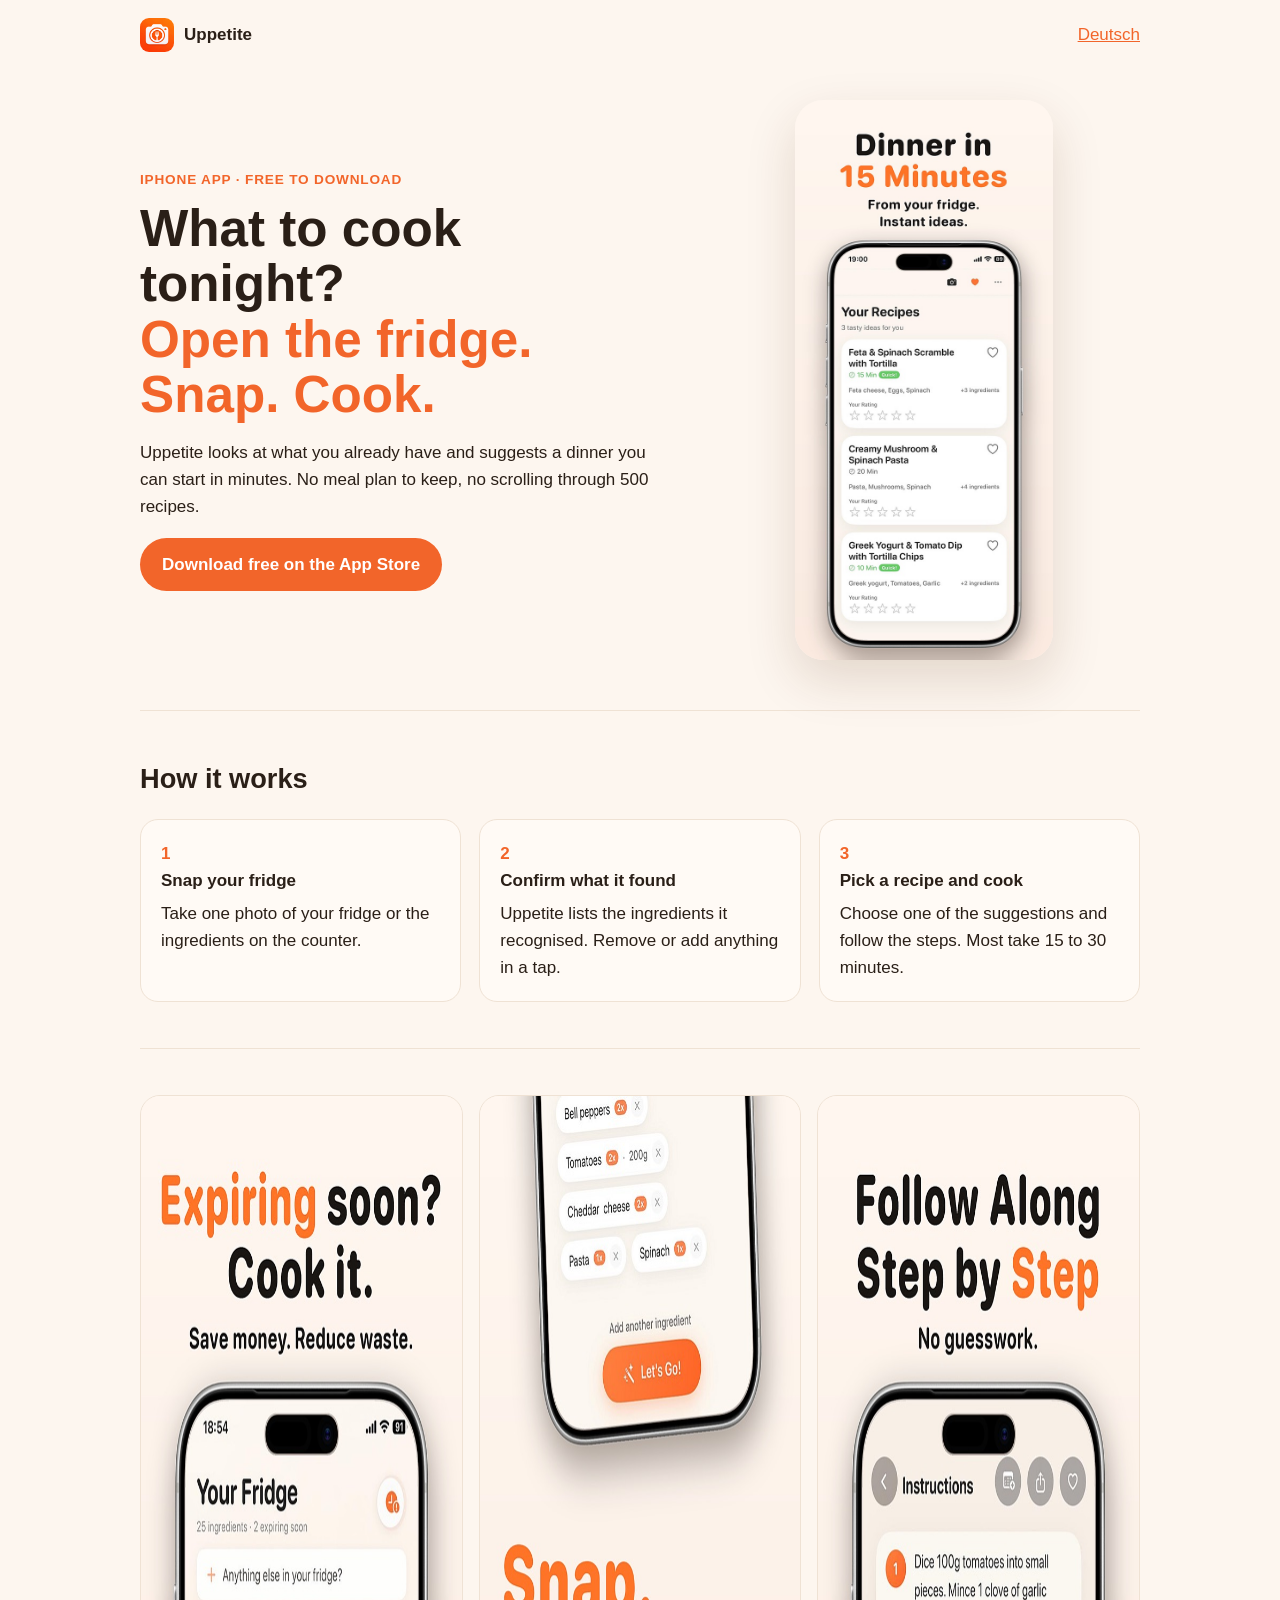
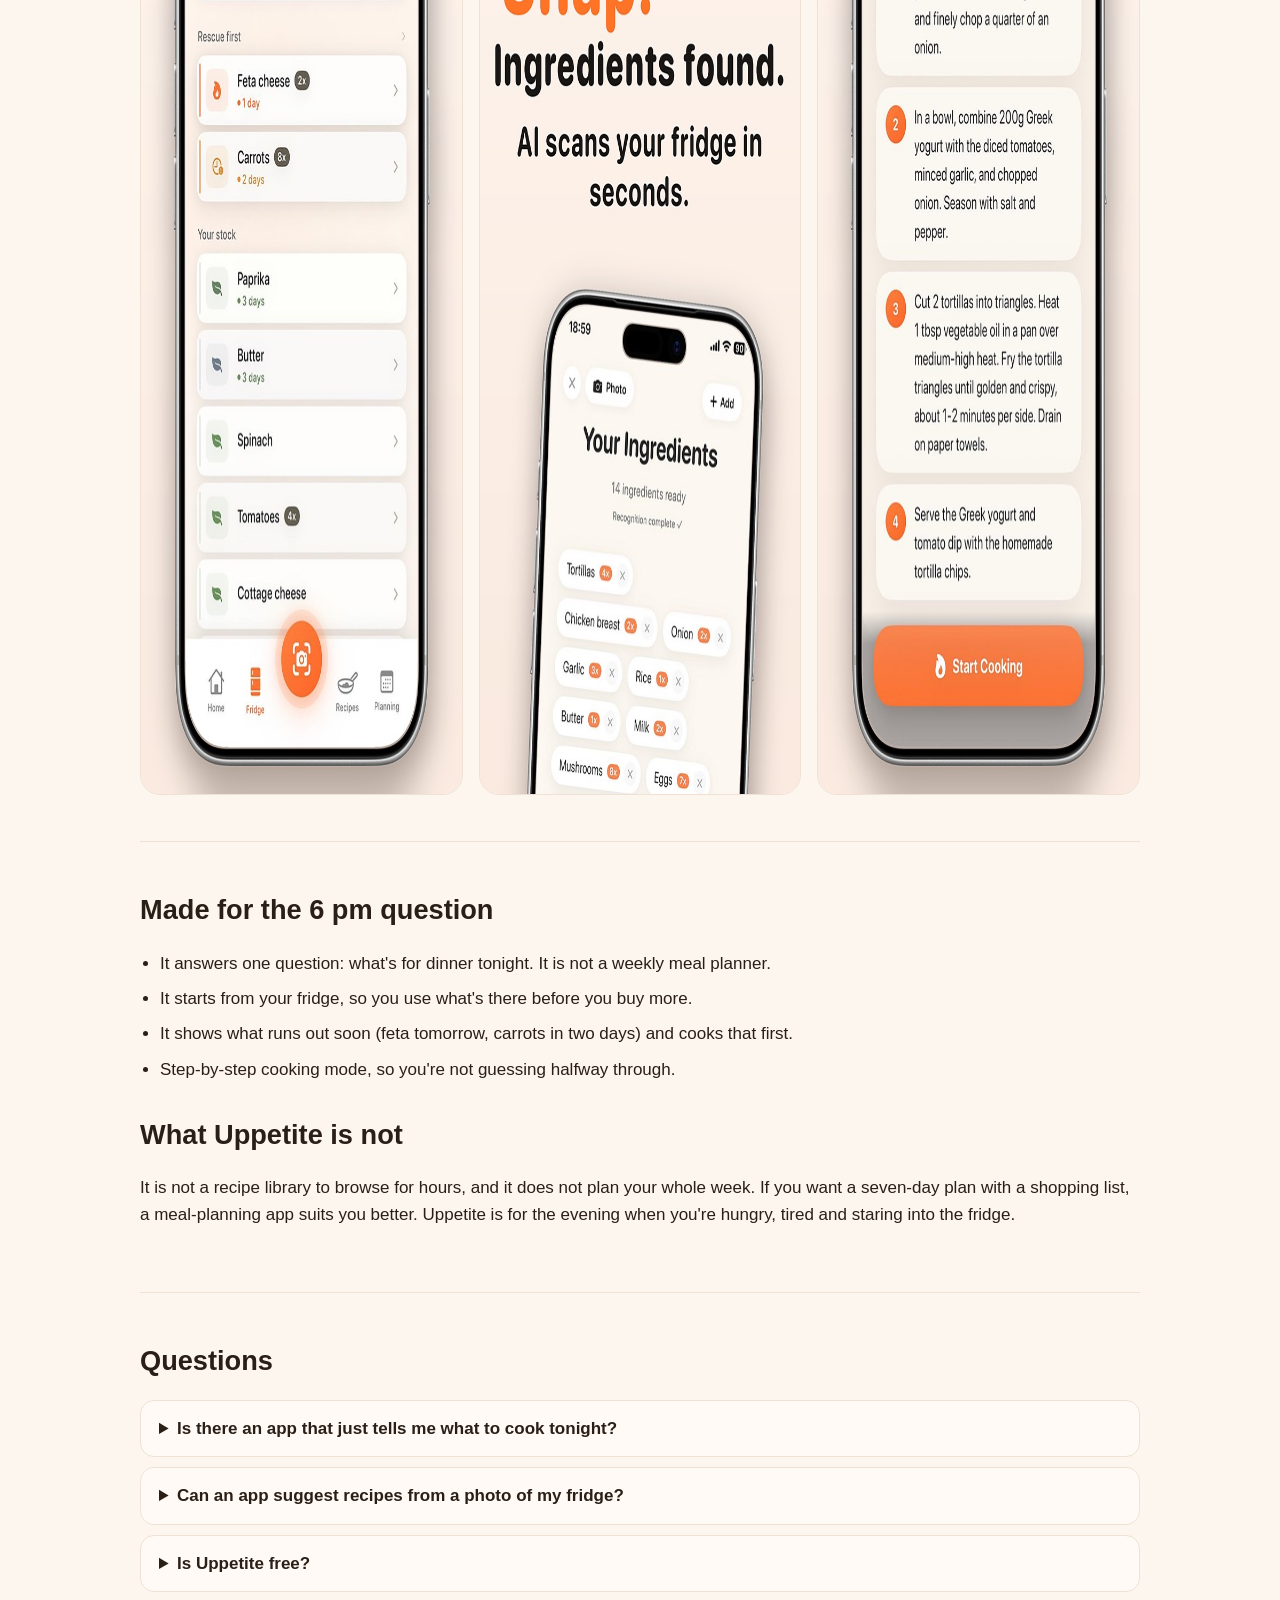
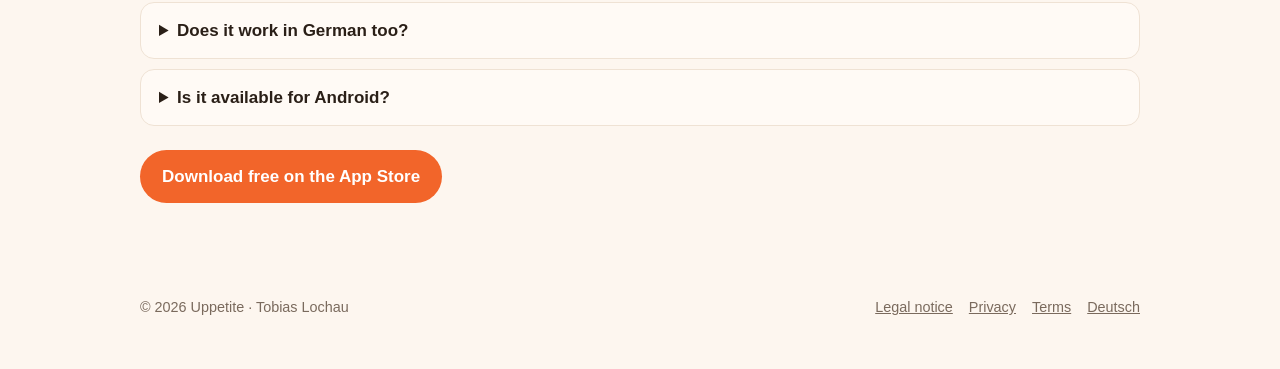
==== commit ab77aedd: "Website: App ist live, Vorbestellen/Launch-Juli entfernt; EN unter /, DE unter /de/, echte Store-Scr" ====
--- a/index.html
+++ b/index.html
@@ -1,353 +1,30 @@
-<!DOCTYPE html>
-<html lang="de">
-<head>
-  <meta charset="UTF-8">
-  <meta name="viewport" content="width=device-width, initial-scale=1.0">
-  <title>Uppetite — Was koche ich heute?</title>
-  <meta name="description" content="Mach ein Foto von deinem Kühlschrank — und in Sekunden weißt du, was du heute kochst. Jetzt im App Store vorbestellen. Launch am 2. Juli 2026.">
-  <meta property="og:title" content="Uppetite — Was koche ich heute?">
-  <meta property="og:description" content="Ein Foto vom Kühlschrank — und du weißt, was heute auf den Tisch kommt. Jetzt vorbestellen.">
-  <meta property="og:type" content="website">
-  <meta property="og:image" content="assets/icon.png">
-  <meta name="theme-color" content="#FBF7F0">
-  <meta name="apple-mobile-web-app-capable" content="yes">
-  <!-- Smart App Banner: triggers native iOS App Store handoff -->
-  <meta name="apple-itunes-app" content="app-id=6759005212">
-  <link rel="icon" type="image/png" href="assets/icon.png">
-  <link rel="apple-touch-icon" href="assets/icon.png">
-  <link rel="stylesheet" href="css/style.css">
-</head>
-<body>
-
-  <!-- NAV -->
-  <nav class="nav" id="nav">
-    <div class="nav-inner container">
-      <a href="#" class="nav-logo">
-        <img src="assets/icon.png" alt="" class="nav-icon" width="32" height="32">
-        <span class="nav-wordmark">Uppetite</span>
-      </a>
-      <a href="https://apps.apple.com/app/id6759005212" class="nav-cta" target="_blank" rel="noopener">Vorbestellen</a>
-    </div>
-  </nav>
-
-  <!-- HERO -->
-  <section class="hero">
-    <div class="container hero-split">
-      <div class="hero-text">
-        <p class="hero-eyebrow reveal-hero">Dein Kühlschrank weiß schon, was du kochst</p>
-        <h1 class="hero-title reveal-hero">Was koche ich<br>heute?</h1>
-        <p class="hero-sub reveal-hero">Ein Foto vom Kühlschrank — und in Sekunden steht dein Rezept fest. Passend zu dem, was du hast, deiner Ernährung und deiner Zeit.</p>
-        <div class="hero-cta-group reveal-hero">
-          <a href="https://apps.apple.com/app/id6759005212" class="btn btn-appstore" target="_blank" rel="noopener" id="primary-cta">
-            <svg width="20" height="22" viewBox="0 0 384 512" fill="currentColor" aria-hidden="true"><path d="M318.7 268.7c-.2-36.7 16.4-64.4 50-84.8-18.8-26.9-47.2-41.7-84.7-44.6-35.5-2.8-74.3 20.7-88.5 20.7-15 0-49.4-19.7-76.4-19.7C63.3 141.2 4 184.8 4 273.5q0 39.3 14.4 81.2c12.8 36.7 59 126.7 107.2 125.2 25.2-.6 43-17.9 75.8-17.9 31.8 0 48.3 17.9 76.4 17.9 48.6-.7 90.4-82.5 102.6-119.3-65.2-30.7-61.7-90-61.7-91.9zm-56.6-164.2c27.3-32.4 24.8-61.9 24-72.5-24.1 1.4-52 16.4-67.9 34.9-17.5 19.8-27.8 44.3-25.6 71.9 26.1 2 49.9-11.4 69.5-34.3z"/></svg>
-            <span>Im App Store vorbestellen</span>
-          </a>
-          <a href="#email-backup" class="btn-secondary hero-secondary">📧 Bei Launch benachrichtigen</a>
-        </div>
-        <p class="hero-note reveal-hero" id="countdown-line">🚀 <strong>Launch am 2. Juli 2026</strong> · Kostenlos für iPhone</p>
-      </div>
-      <div class="hero-visual reveal-phone">
-        <div class="iphone iphone-hero">
-          <div class="iphone-notch"></div>
-          <img src="assets/screens/home.jpeg" alt="Uppetite Home Screen" class="iphone-screen">
-        </div>
-        <div class="phone-glow"></div>
-      </div>
-    </div>
-  </section>
-
-  <!-- FLOW -->
-  <section class="flow">
-    <div class="container">
-      <div class="flow-strip reveal">
-        <div class="flow-step">
-          <div class="flow-icon">
-            <svg width="22" height="22" viewBox="0 0 24 24" fill="none" stroke="currentColor" stroke-width="1.8" stroke-linecap="round" stroke-linejoin="round"><rect x="2" y="2" width="20" height="20" rx="5"/><circle cx="12" cy="12" r="3"/><circle cx="18" cy="6" r="1"/></svg>
-          </div>
-          <span>Foto machen</span>
-        </div>
-        <div class="flow-line"></div>
-        <div class="flow-step">
-          <div class="flow-icon">
-            <svg width="22" height="22" viewBox="0 0 24 24" fill="none" stroke="currentColor" stroke-width="1.8" stroke-linecap="round" stroke-linejoin="round"><path d="M9 12l2 2 4-4"/><circle cx="12" cy="12" r="10"/></svg>
-          </div>
-          <span>Zutaten erkannt</span>
-        </div>
-        <div class="flow-line"></div>
-        <div class="flow-step">
-          <div class="flow-icon flow-icon-active">
-            <svg width="22" height="22" viewBox="0 0 24 24" fill="none" stroke="currentColor" stroke-width="1.8" stroke-linecap="round" stroke-linejoin="round"><path d="M12 2C6.48 2 2 6.48 2 12s4.48 10 10 10 10-4.48 10-10S17.52 2 12 2z"/><path d="M8 14s1.5 2 4 2 4-2 4-2"/><line x1="9" y1="9" x2="9.01" y2="9"/><line x1="15" y1="9" x2="15.01" y2="9"/></svg>
-          </div>
-          <span>Kochen &amp; genießen</span>
-        </div>
-      </div>
-    </div>
-  </section>
-
-  <!-- HOW IT WORKS — three phones -->
-  <section class="section screens">
-    <div class="container">
-      <h2 class="screens-title reveal">Vom Foto zum Teller — so läuft's.</h2>
-      <div class="screens-grid">
-        <div class="screen-card reveal">
-          <div class="screen-card-label">1 · Snap</div>
-          <p class="screen-card-text">Kühlschrank auf. Foto machen. Uppetite erkennt jede Zutat in Sekunden — sogar die Mengen.</p>
-          <div class="screen-card-chips">
-            <span class="chip">14 Zutaten erkannt</span>
-            <span class="chip chip-green">Mit Mengenangaben</span>
-          </div>
-          <div class="iphone iphone-sm">
-            <div class="iphone-notch"></div>
-            <img src="assets/screens/ingredients.jpeg" alt="Zutaten-Erkennung" class="iphone-screen">
-          </div>
-        </div>
-        <div class="screen-card reveal">
-          <div class="screen-card-label">2 · Auswählen</div>
-          <p class="screen-card-text">Drei Rezepte aus dem, was du schon hast. Gefiltert nach Ernährung, Allergien und deiner Zeit heute Abend.</p>
-          <div class="screen-card-chips">
-            <span class="chip chip-orange">Passt zu deiner Diät</span>
-            <span class="chip">Unter 25 Min</span>
-          </div>
-          <div class="iphone iphone-sm">
-            <div class="iphone-notch"></div>
-            <img src="assets/screens/recipes.jpeg" alt="Rezeptvorschläge" class="iphone-screen">
-          </div>
-        </div>
-        <div class="screen-card reveal">
-          <div class="screen-card-label">3 · Kochen</div>
-          <p class="screen-card-text">Schritt-für-Schritt-Anleitung. Einfach mitkochen — der Rest läuft.</p>
-          <div class="screen-card-chips">
-            <span class="chip">340 kcal</span>
-            <span class="chip chip-orange">4 Schritte</span>
-          </div>
-          <div class="iphone iphone-sm">
-            <div class="iphone-notch"></div>
-            <img src="assets/screens/steps.jpeg" alt="Koch-Modus" class="iphone-screen">
-          </div>
-        </div>
-      </div>
-    </div>
-  </section>
-
-  <!-- EVENING — emotional anchor -->
-  <section class="section evening">
-    <div class="container evening-container">
-      <div class="evening-content reveal">
-        <p class="evening-time">18:30 Uhr</p>
-        <h2 class="evening-headline">Du öffnest den Kühlschrank.<br>Er ist halbvoll. Du siehst: nichts.</h2>
-        <p class="evening-body">Tomaten, Reste Feta, irgendwo hinten ein paar Eier. Genug für ein echtes Abendessen — aber du bist müde, und die Ideen kommen nicht. Wieder Lieferdienst?</p>
-        <div class="evening-shift">
-          <div class="evening-shift-line"></div>
-          <p class="evening-shift-text">Uppetite sieht, was du hast — und sagt dir, was du heute kochen kannst. Passend zu deiner Ernährung, deiner Zeit und dem, was zuerst verbraucht werden muss.</p>
-        </div>
-      </div>
-    </div>
-  </section>
-
-  <!-- FEATURES — two-up with real screenshots -->
-  <section class="section features">
-    <div class="container">
-      <div class="feature-row reveal">
-        <div class="feature-text">
-          <h3 class="feature-title">Nutze es, bevor es schlecht wird.</h3>
-          <p class="feature-desc">Sieh alles in deinem Kühlschrank auf einen Blick. Was bald abläuft, wird markiert — damit das Abendessen das nutzt, was morgen im Müll landen würde.</p>
-          <div class="feature-chips">
-            <span class="chip chip-orange">Reste retten</span>
-            <span class="chip chip-green">2 Tage übrig</span>
-          </div>
-        </div>
-        <div class="feature-phone">
-          <div class="iphone iphone-md">
-            <div class="iphone-notch"></div>
-            <img src="assets/screens/fridge.jpeg" alt="Kühlschrank-Tracking" class="iphone-screen">
-          </div>
-        </div>
-      </div>
-      <div class="feature-row feature-row-reverse reveal">
-        <div class="feature-text">
-          <h3 class="feature-title">Deine Gerichte. Deine Historie.</h3>
-          <p class="feature-desc">Jedes Gericht, das du kochst, wird mit deiner Bewertung gespeichert. Finde deine Lieblinge schnell — eine Sammlung, die wirklich dir gehört, nicht dem Algorithmus.</p>
-          <div class="feature-chips">
-            <span class="chip chip-orange">Favoriten</span>
-            <span class="chip">5 Gerichte gekocht</span>
-          </div>
-        </div>
-        <div class="feature-phone">
-          <div class="iphone iphone-md">
-            <div class="iphone-notch"></div>
-            <img src="assets/screens/dishes.jpeg" alt="Meine Gerichte" class="iphone-screen">
-          </div>
-        </div>
-      </div>
-    </div>
-  </section>
-
-  <!-- VALUES — three pillars -->
-  <section class="section values">
-    <div class="container">
-      <div class="values-grid">
-        <div class="value reveal">
-          <h3 class="value-title">Respektiert deine Ernährung.</h3>
-          <p class="value-text">14 EU-Allergene, Fructose, Histamin, plus 14 Ernährungsformen. Einmal einstellen — Uppetite merkt sich alles. Nichts Unerwünschtes taucht je wieder auf.</p>
-        </div>
-        <div class="value reveal">
-          <h3 class="value-title">Passt zu heute Abend.</h3>
-          <p class="value-text">15 Minuten oder ein gemütlicher Sonntag — du gibst die Zeit vor, Uppetite findet Rezepte, die wirklich in deinen Zeitplan passen.</p>
-        </div>
-        <div class="value reveal">
-          <h3 class="value-title">Nichts wird verschwendet.</h3>
-          <p class="value-text">Bald ablaufende Zutaten bekommen Priorität. Der Feta mit einem Tag Restzeit? Heute Abend der Star — nicht morgen Müll.</p>
-        </div>
-      </div>
-    </div>
-  </section>
-
-  <!-- TESTIMONIALS -->
-  <section class="section testimonials">
-    <div class="container">
-      <h2 class="testimonials-title reveal">Was die ersten Tester sagen.</h2>
-      <p class="testimonials-subtitle reveal">Aus dem Beta-Test der letzten Wochen.</p>
-      <div class="testimonials-grid">
-        <div class="testimonial reveal">
-          <p class="testimonial-quote">„Ich habe seit ich Uppetite nutze keine Bestellung mehr gemacht. Spart mir gefühlt 100€ im Monat."</p>
-          <div class="testimonial-author">
-            <div class="testimonial-avatar" style="background:#FFD8C2;">L</div>
-            <div>
-              <strong>Lisa M.</strong>
-              <span class="testimonial-meta">München · Beta-Tester</span>
-            </div>
-          </div>
-        </div>
-        <div class="testimonial reveal">
-          <p class="testimonial-quote">„Endlich keine Reste-Verzweiflung mehr. Die KI erkennt sogar Sachen, die ich vergessen hatte."</p>
-          <div class="testimonial-author">
-            <div class="testimonial-avatar" style="background:#C2E5D2;">M</div>
-            <div>
-              <strong>Marco K.</strong>
-              <span class="testimonial-meta">Berlin · Beta-Tester</span>
-            </div>
-          </div>
-        </div>
-        <div class="testimonial reveal">
-          <p class="testimonial-quote">„Mit 2 kleinen Kindern keine Zeit zum Überlegen. Foto rein, 20-Min-Rezept raus. Genial."</p>
-          <div class="testimonial-author">
-            <div class="testimonial-avatar" style="background:#FFE0B5;">S</div>
-            <div>
-              <strong>Sarah B.</strong>
-              <span class="testimonial-meta">Hamburg · Beta-Tester</span>
-            </div>
-          </div>
-        </div>
-      </div>
-    </div>
-  </section>
-
-  <!-- CTA -->
-  <section class="section cta" id="preorder">
-    <div class="container container-narrow">
-      <div class="cta-inner">
-        <img src="assets/icon.png" alt="Uppetite" class="cta-icon" width="64" height="64">
-        <h2 class="cta-title">Heute Abend wird's<br>einfacher.</h2>
-        <p class="cta-sub">Sichere dir Uppetite jetzt im Pre-Order.<br>Am 2. Juli automatisch auf deinem iPhone.</p>
-
-        <a href="https://apps.apple.com/app/id6759005212" class="btn btn-appstore btn-appstore-lg" target="_blank" rel="noopener">
-          <svg width="22" height="24" viewBox="0 0 384 512" fill="currentColor" aria-hidden="true"><path d="M318.7 268.7c-.2-36.7 16.4-64.4 50-84.8-18.8-26.9-47.2-41.7-84.7-44.6-35.5-2.8-74.3 20.7-88.5 20.7-15 0-49.4-19.7-76.4-19.7C63.3 141.2 4 184.8 4 273.5q0 39.3 14.4 81.2c12.8 36.7 59 126.7 107.2 125.2 25.2-.6 43-17.9 75.8-17.9 31.8 0 48.3 17.9 76.4 17.9 48.6-.7 90.4-82.5 102.6-119.3-65.2-30.7-61.7-90-61.7-91.9zm-56.6-164.2c27.3-32.4 24.8-61.9 24-72.5-24.1 1.4-52 16.4-67.9 34.9-17.5 19.8-27.8 44.3-25.6 71.9 26.1 2 49.9-11.4 69.5-34.3z"/></svg>
-          <span>Im App Store vorbestellen</span>
-        </a>
-
-        <div class="cta-divider"><span>oder</span></div>
-
-        <div id="email-backup">
-          <p class="cta-email-label">Kein iPhone gerade greifbar? Wir erinnern dich am Launch-Tag.</p>
-          <form class="cta-form" id="cta-form">
-            <div class="input-group">
-              <input type="email" placeholder="deine@email.de" required aria-label="E-Mail-Adresse">
-              <button type="submit" class="btn btn-primary">Benachrichtigen</button>
-            </div>
-          </form>
-          <div class="cta-success" id="cta-success" hidden>
-            <svg width="22" height="22" viewBox="0 0 24 24" fill="none" stroke="var(--green)" stroke-width="2.5" stroke-linecap="round" stroke-linejoin="round"><path d="M20 6L9 17l-5-5"/></svg>
-            <span>Bist drin. Wir melden uns am Launch-Tag.</span>
-          </div>
-          <p class="cta-trust">Eine E-Mail am Launch-Tag · Kein Spam · Jederzeit abmeldbar</p>
-        </div>
-      </div>
-    </div>
-  </section>
-
-  <!-- FAQ -->
-  <section class="section faq" id="faq">
-    <div class="container container-narrow">
-      <h2 class="faq-title">Häufige Fragen</h2>
-      <p class="faq-subtitle">Schnelle Antworten — ohne Anmeldung.</p>
-      <div class="faq-list">
-        <details class="faq-item">
-          <summary>Was kostet Uppetite?</summary>
-          <p>Die Kern-Features sind kostenlos — Zutaten-Erkennung, Rezepte und Koch-Modus. Premium schaltet Nährwerte, Wochen-Mealplaner, Einkaufsliste und mehr frei. 7 Tage gratis testen, keine Kreditkarte nötig.</p>
-        </details>
-        <details class="faq-item">
-          <summary>Werden meine Fotos gespeichert?</summary>
-          <p>Fotos werden nur zur Zutaten-Erkennung verarbeitet und nicht dauerhaft gespeichert. Keine Bilder auf unseren Servern.</p>
-        </details>
-        <details class="faq-item">
-          <summary>Welche Allergien und Diäten werden unterstützt?</summary>
-          <p>Alle 14 EU-Hauptallergene plus Fructose und Histamin. 14 Ernährungsformen — vegan, keto, low carb, FODMAP, paleo und mehr. Plus persönliche Sperrlisten für einzelne Zutaten.</p>
-        </details>
-        <details class="faq-item">
-          <summary>Muss ich mich registrieren?</summary>
-          <p>Nein. Die App funktioniert ohne Konto. „Mit Apple anmelden" brauchst du nur für Premium — ein Tap, fertig.</p>
-        </details>
-        <details class="faq-item">
-          <summary>Was kann Premium, was die Gratis-Version nicht kann?</summary>
-          <p>Nährwerte pro Rezept, Wochen-Mealplaner, automatische Einkaufsliste, bis zu 3 Fotos pro Scan, Rezeptbilder und unbegrenzte Favoriten. Aber die Gratis-Version reicht, um jeden Abend zu kochen.</p>
-        </details>
-        <details class="faq-item">
-          <summary>Was passiert nach der Vorbestellung?</summary>
-          <p>Am Launch-Tag (2. Juli 2026) wird Uppetite automatisch auf dein iPhone geladen. Du bekommst eine Benachrichtigung von Apple — und kannst direkt loslegen.</p>
-        </details>
-      </div>
-    </div>
-  </section>
-
-  <!-- SOCIAL FOLLOW -->
-  <section class="section social-follow">
-    <div class="container container-narrow">
-      <h3 class="social-title">Folge dem Launch-Countdown</h3>
-      <p class="social-sub">Tägliche Rezepte, Behind-the-Scenes &amp; alle Launch-Updates auf TikTok.</p>
-      <div class="social-links">
-        <a href="https://www.tiktok.com/@uppetite.was.koch" target="_blank" rel="noopener" class="social-btn social-btn-tiktok">
-          <svg width="20" height="20" viewBox="0 0 24 24" fill="currentColor" aria-hidden="true"><path d="M19.59 6.69a4.83 4.83 0 0 1-3.77-4.25V2h-3.45v13.67a2.89 2.89 0 0 1-5.2 1.74 2.89 2.89 0 0 1 2.31-4.64 2.93 2.93 0 0 1 .88.13V9.4a6.84 6.84 0 0 0-1-.05A6.33 6.33 0 0 0 5.8 20.1a6.34 6.34 0 0 0 10.86-4.43V8.62a8.16 8.16 0 0 0 4.77 1.52V6.69a4.84 4.84 0 0 1-1.84-.05z"/></svg>
-          <span>@uppetite.was.koch</span>
-        </a>
-      </div>
-    </div>
-  </section>
-
-  <!-- FOOTER -->
-  <footer class="footer">
-    <div class="container">
-      <div class="footer-inner">
-        <div class="footer-brand">
-          <img src="assets/icon.png" alt="" width="28" height="28">
-          <span>Uppetite</span>
-        </div>
-        <div class="footer-links">
-          <a href="https://tobias-creator97.github.io/uppetite-legal/privacy.html">Datenschutz</a>
-          <a href="https://tobias-creator97.github.io/uppetite-legal/terms.html">AGB</a>
-          <a href="https://tobias-creator97.github.io/uppetite-legal/impressum.html">Impressum</a>
-        </div>
-        <p class="footer-note">Made with Uppetite in Germany.</p>
-      </div>
-    </div>
-  </footer>
-
-  <!-- STICKY MOBILE BAR -->
-  <a href="https://apps.apple.com/app/id6759005212" class="sticky-mobile-cta" target="_blank" rel="noopener" aria-label="Im App Store vorbestellen">
-    <svg width="18" height="20" viewBox="0 0 384 512" fill="currentColor" aria-hidden="true"><path d="M318.7 268.7c-.2-36.7 16.4-64.4 50-84.8-18.8-26.9-47.2-41.7-84.7-44.6-35.5-2.8-74.3 20.7-88.5 20.7-15 0-49.4-19.7-76.4-19.7C63.3 141.2 4 184.8 4 273.5q0 39.3 14.4 81.2c12.8 36.7 59 126.7 107.2 125.2 25.2-.6 43-17.9 75.8-17.9 31.8 0 48.3 17.9 76.4 17.9 48.6-.7 90.4-82.5 102.6-119.3-65.2-30.7-61.7-90-61.7-91.9zm-56.6-164.2c27.3-32.4 24.8-61.9 24-72.5-24.1 1.4-52 16.4-67.9 34.9-17.5 19.8-27.8 44.3-25.6 71.9 26.1 2 49.9-11.4 69.5-34.3z"/></svg>
-    <span>Jetzt im App Store vorbestellen</span>
-    <svg class="sticky-arrow" width="14" height="14" viewBox="0 0 24 24" fill="none" stroke="currentColor" stroke-width="2.5" stroke-linecap="round" stroke-linejoin="round" aria-hidden="true"><polyline points="9 18 15 12 9 6"/></svg>
-  </a>
-
-  <script src="js/main.js"></script>
-</body>
-</html>
+<!doctype html>
+<html lang="en"><head><meta charset="utf-8"><meta name="viewport" content="width=device-width,initial-scale=1">
+<title>What to Cook Tonight? Uppetite picks dinner from your fridge | iPhone app</title><meta name="description" content="Uppetite is an iPhone app that tells you what to cook tonight: snap your fridge, confirm the ingredients, get a recipe you can start right away. Free to download.">
+<link rel="canonical" href="https://tobias-creator97.github.io/uppetite-web/"><link rel="alternate" hreflang="en" href="https://tobias-creator97.github.io/uppetite-web/"><link rel="alternate" hreflang="de" href="https://tobias-creator97.github.io/uppetite-web/de/"><link rel="alternate" hreflang="x-default" href="https://tobias-creator97.github.io/uppetite-web/">
+<meta property="og:title" content="What to Cook Tonight? Uppetite picks dinner from your fridge | iPhone app"><meta property="og:description" content="Uppetite is an iPhone app that tells you what to cook tonight: snap your fridge, confirm the ingredients, get a recipe you can start right away. Free to download."><meta property="og:image" content="https://tobias-creator97.github.io/uppetite-web/img/us_1.jpg"><meta name="apple-itunes-app" content="app-id=6759005212">
+<link rel="icon" href="img/icon.png"><style>:root{--bg:#fdf6ef;--ink:#2a1f17;--mute:#7a6a5d;--or:#f2652a;--card:#fffaf5;--line:#efe2d4}
+*{box-sizing:border-box}html{-webkit-text-size-adjust:100%}body{margin:0;background:var(--bg);color:var(--ink);font:17px/1.6 -apple-system,BlinkMacSystemFont,"Segoe UI",Roboto,sans-serif}
+.wrap{max-width:1040px;margin:0 auto;padding:0 20px}a{color:var(--or)}
+nav{display:flex;justify-content:space-between;align-items:center;padding:18px 0}nav .brand{display:flex;gap:10px;align-items:center;font-weight:700;color:var(--ink);text-decoration:none}nav img{width:34px;height:34px;border-radius:9px}
+.btn{display:inline-block;background:var(--or);color:#fff;text-decoration:none;font-weight:600;padding:13px 22px;border-radius:999px}
+.hero{display:grid;grid-template-columns:1.1fr .9fr;gap:40px;align-items:center;padding:30px 0 50px}.kick{font-size:.85rem;letter-spacing:.06em;text-transform:uppercase;color:var(--or);font-weight:600}
+h1{font-size:clamp(2rem,5vw,3.2rem);line-height:1.08;margin:10px 0 16px}h1 span{color:var(--or)}h2{font-size:1.7rem;margin:0 0 18px}
+.hero img{width:auto;max-width:100%;height:auto;max-height:560px;display:block;margin:0 auto;border-radius:28px;box-shadow:0 20px 50px rgba(80,40,10,.15)}
+section{padding:46px 0;border-top:1px solid var(--line)}.steps{display:grid;grid-template-columns:repeat(3,1fr);gap:18px}.card{background:var(--card);border:1px solid var(--line);border-radius:18px;padding:20px}.card b{display:block;margin-bottom:6px}.num{color:var(--or);font-weight:700}
+.shots{display:grid;grid-template-columns:repeat(3,1fr);gap:16px}.shots img{width:100%;border-radius:20px;border:1px solid var(--line)}
+ul.why{padding-left:20px}ul.why li{margin:8px 0}details{background:var(--card);border:1px solid var(--line);border-radius:14px;padding:14px 18px;margin:10px 0}summary{font-weight:600;cursor:pointer}
+footer{padding:30px 0 50px;color:var(--mute);font-size:.9rem;display:flex;flex-wrap:wrap;gap:16px;justify-content:space-between}footer a{color:var(--mute)}
+@media(max-width:760px){.hero{grid-template-columns:1fr}.steps,.shots{grid-template-columns:1fr}.hero img{max-height:440px}.shots img{max-width:300px;margin:0 auto;display:block}}</style>
+<script type="application/ld+json">{"@context": "https://schema.org", "@type": "MobileApplication", "name": "Uppetite", "alternateName": ["What to Cook Tonight: Uppetite", "Was koche ich heute? Uppetite"], "operatingSystem": "iOS", "applicationCategory": "LifestyleApplication", "description": "Uppetite is an iPhone app that tells you what to cook tonight: snap your fridge, confirm the ingredients, get a recipe you can start right away. Free to download.", "url": "https://tobias-creator97.github.io/uppetite-web/", "installUrl": "https://apps.apple.com/us/app/id6759005212?pt=128514355&ct=web&mt=8", "inLanguage": ["en", "de"], "offers": {"@type": "Offer", "price": "0", "priceCurrency": "USD"}, "author": {"@type": "Person", "name": "Tobias Lochau"}}</script>
+<script type="application/ld+json">{"@context": "https://schema.org", "@type": "FAQPage", "mainEntity": [{"@type": "Question", "name": "Is there an app that just tells me what to cook tonight?", "acceptedAnswer": {"@type": "Answer", "text": "Yes, that is what Uppetite does. You take a photo of your fridge and it suggests a few dinners you can make with what you have, instead of showing you hundreds of recipes."}}, {"@type": "Question", "name": "Can an app suggest recipes from a photo of my fridge?", "acceptedAnswer": {"@type": "Answer", "text": "Uppetite does exactly that: it recognises the ingredients in the photo, lets you correct the list, and then suggests matching recipes with step-by-step instructions."}}, {"@type": "Question", "name": "Is Uppetite free?", "acceptedAnswer": {"@type": "Answer", "text": "Downloading Uppetite and getting recipe ideas is free. Some premium features need a subscription; prices are shown in the app."}}, {"@type": "Question", "name": "Does it work in German too?", "acceptedAnswer": {"@type": "Answer", "text": "Yes. Uppetite is available in English and German."}}, {"@type": "Question", "name": "Is it available for Android?", "acceptedAnswer": {"@type": "Answer", "text": "Not yet. Uppetite is currently an iPhone app."}}]}</script>
+</head><body><div class="wrap">
+<nav><a class="brand" href="./"><img src="img/icon.png" alt="Uppetite app icon">Uppetite</a><a href="de/">Deutsch</a></nav>
+<header class="hero"><div><div class="kick">iPhone app · free to download</div><h1>What to cook tonight?<br><span>Open the fridge. Snap. Cook.</span></h1><p>Uppetite looks at what you already have and suggests a dinner you can start in minutes. No meal plan to keep, no scrolling through 500 recipes.</p><a class="btn" href="https://apps.apple.com/us/app/id6759005212?pt=128514355&ct=web&mt=8">Download free on the App Store</a></div>
+<img src="img/us_1.jpg" alt="Uppetite recipe suggestions from the fridge" width="600" height="1300"></header>
+<section><h2>How it works</h2><div class="steps"><div class="card"><span class="num">1</span><b>Snap your fridge</b>Take one photo of your fridge or the ingredients on the counter.</div><div class="card"><span class="num">2</span><b>Confirm what it found</b>Uppetite lists the ingredients it recognised. Remove or add anything in a tap.</div><div class="card"><span class="num">3</span><b>Pick a recipe and cook</b>Choose one of the suggestions and follow the steps. Most take 15 to 30 minutes.</div></div></section>
+<section><div class="shots"><img src="img/us_3.jpg" alt="Fridge overview with ingredients that expire soon" width="600" height="1300" loading="lazy"><img src="img/us_4.jpg" alt="Scanning the fridge, ingredients detected" width="600" height="1300" loading="lazy"><img src="img/us_6.jpg" alt="Step-by-step cooking mode" width="600" height="1300" loading="lazy"></div></section>
+<section><h2>Made for the 6 pm question</h2><ul class="why"><li>It answers one question: what's for dinner tonight. It is not a weekly meal planner.</li><li>It starts from your fridge, so you use what's there before you buy more.</li><li>It shows what runs out soon (feta tomorrow, carrots in two days) and cooks that first.</li><li>Step-by-step cooking mode, so you're not guessing halfway through.</li></ul><h2 style="margin-top:30px">What Uppetite is not</h2><p>It is not a recipe library to browse for hours, and it does not plan your whole week. If you want a seven-day plan with a shopping list, a meal-planning app suits you better. Uppetite is for the evening when you're hungry, tired and staring into the fridge.</p></section>
+<section><h2>Questions</h2><details><summary>Is there an app that just tells me what to cook tonight?</summary><p>Yes, that is what Uppetite does. You take a photo of your fridge and it suggests a few dinners you can make with what you have, instead of showing you hundreds of recipes.</p></details><details><summary>Can an app suggest recipes from a photo of my fridge?</summary><p>Uppetite does exactly that: it recognises the ingredients in the photo, lets you correct the list, and then suggests matching recipes with step-by-step instructions.</p></details><details><summary>Is Uppetite free?</summary><p>Downloading Uppetite and getting recipe ideas is free. Some premium features need a subscription; prices are shown in the app.</p></details><details><summary>Does it work in German too?</summary><p>Yes. Uppetite is available in English and German.</p></details><details><summary>Is it available for Android?</summary><p>Not yet. Uppetite is currently an iPhone app.</p></details><p style="margin-top:24px"><a class="btn" href="https://apps.apple.com/us/app/id6759005212?pt=128514355&ct=web&mt=8">Download free on the App Store</a></p></section>
+<footer><div>© 2026 Uppetite · Tobias Lochau</div><div style="display:flex;gap:16px;flex-wrap:wrap"><a href="https://tobias-creator97.github.io/uppetite-legal/impressum_en.html">Legal notice</a><a href="https://tobias-creator97.github.io/uppetite-legal/privacy_en.html">Privacy</a><a href="https://tobias-creator97.github.io/uppetite-legal/terms_en.html">Terms</a><a href="de/">Deutsch</a></div></footer>
+</div></body></html>
